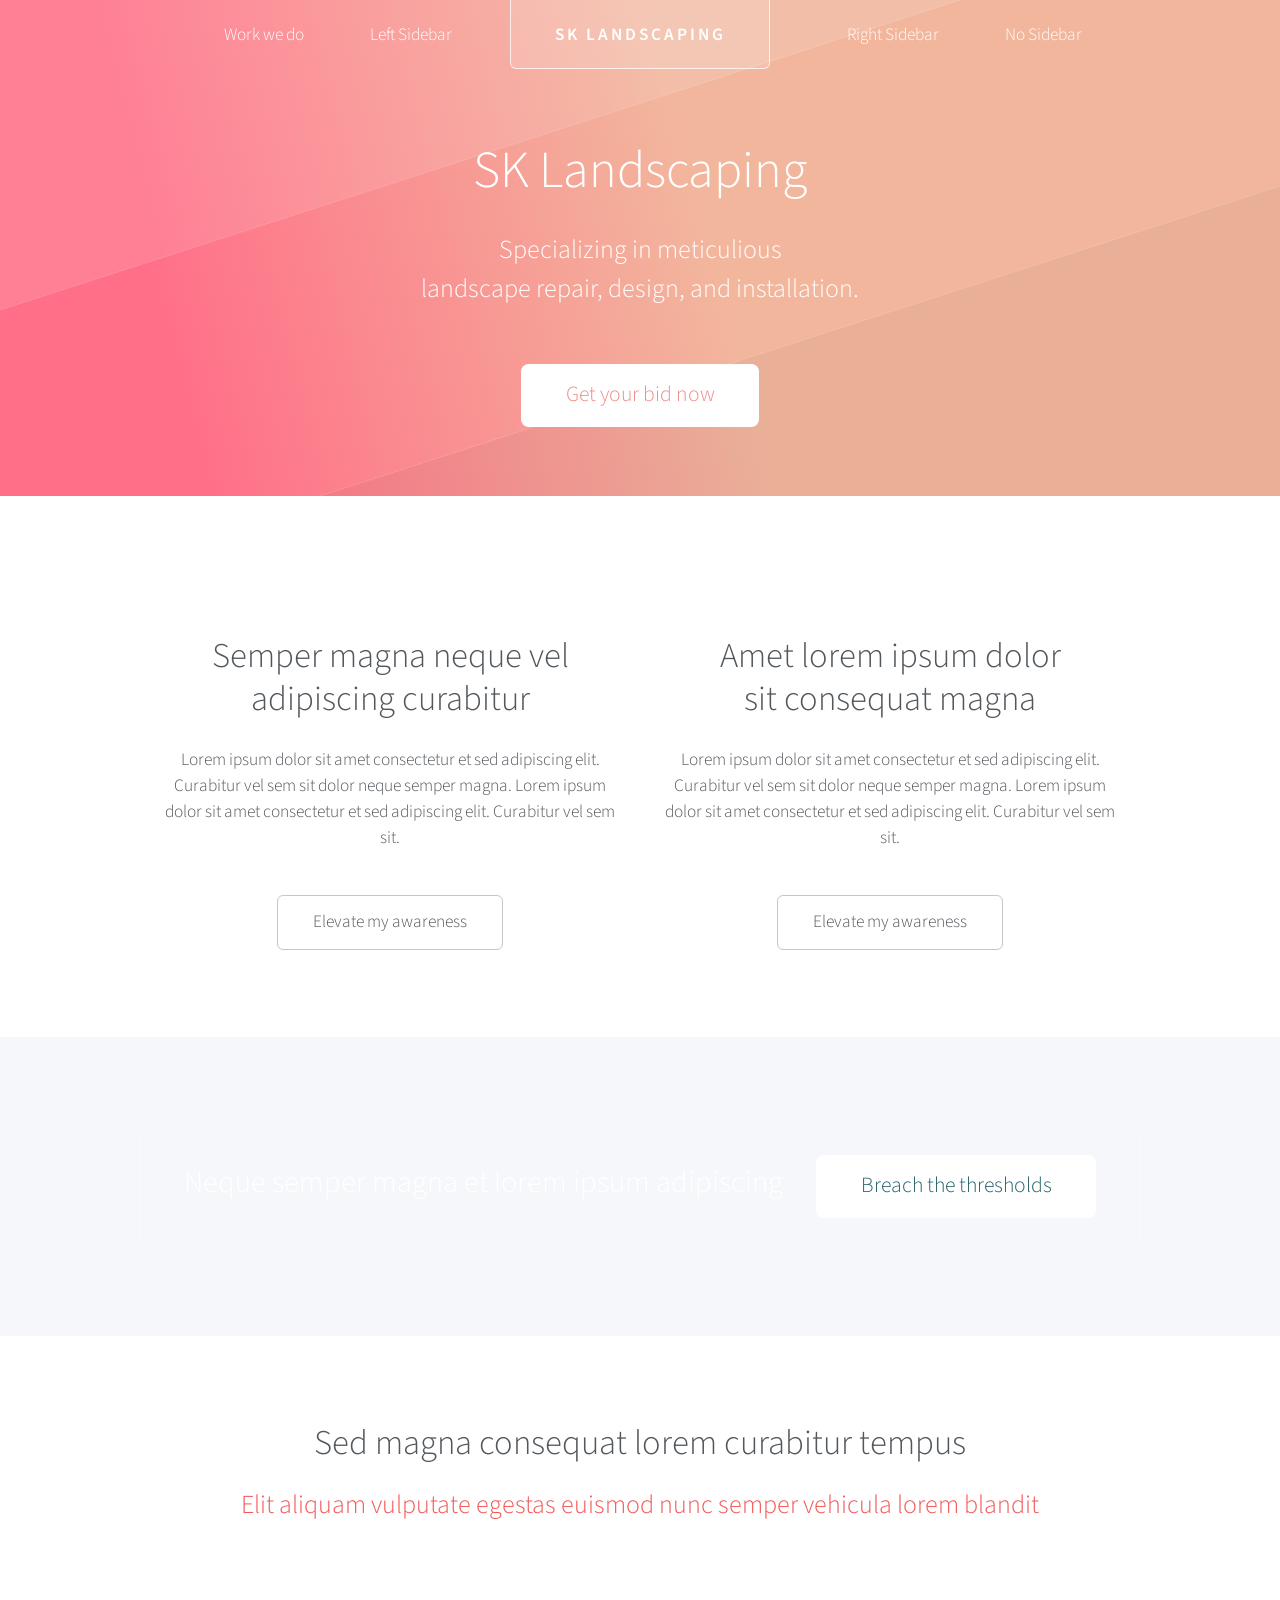
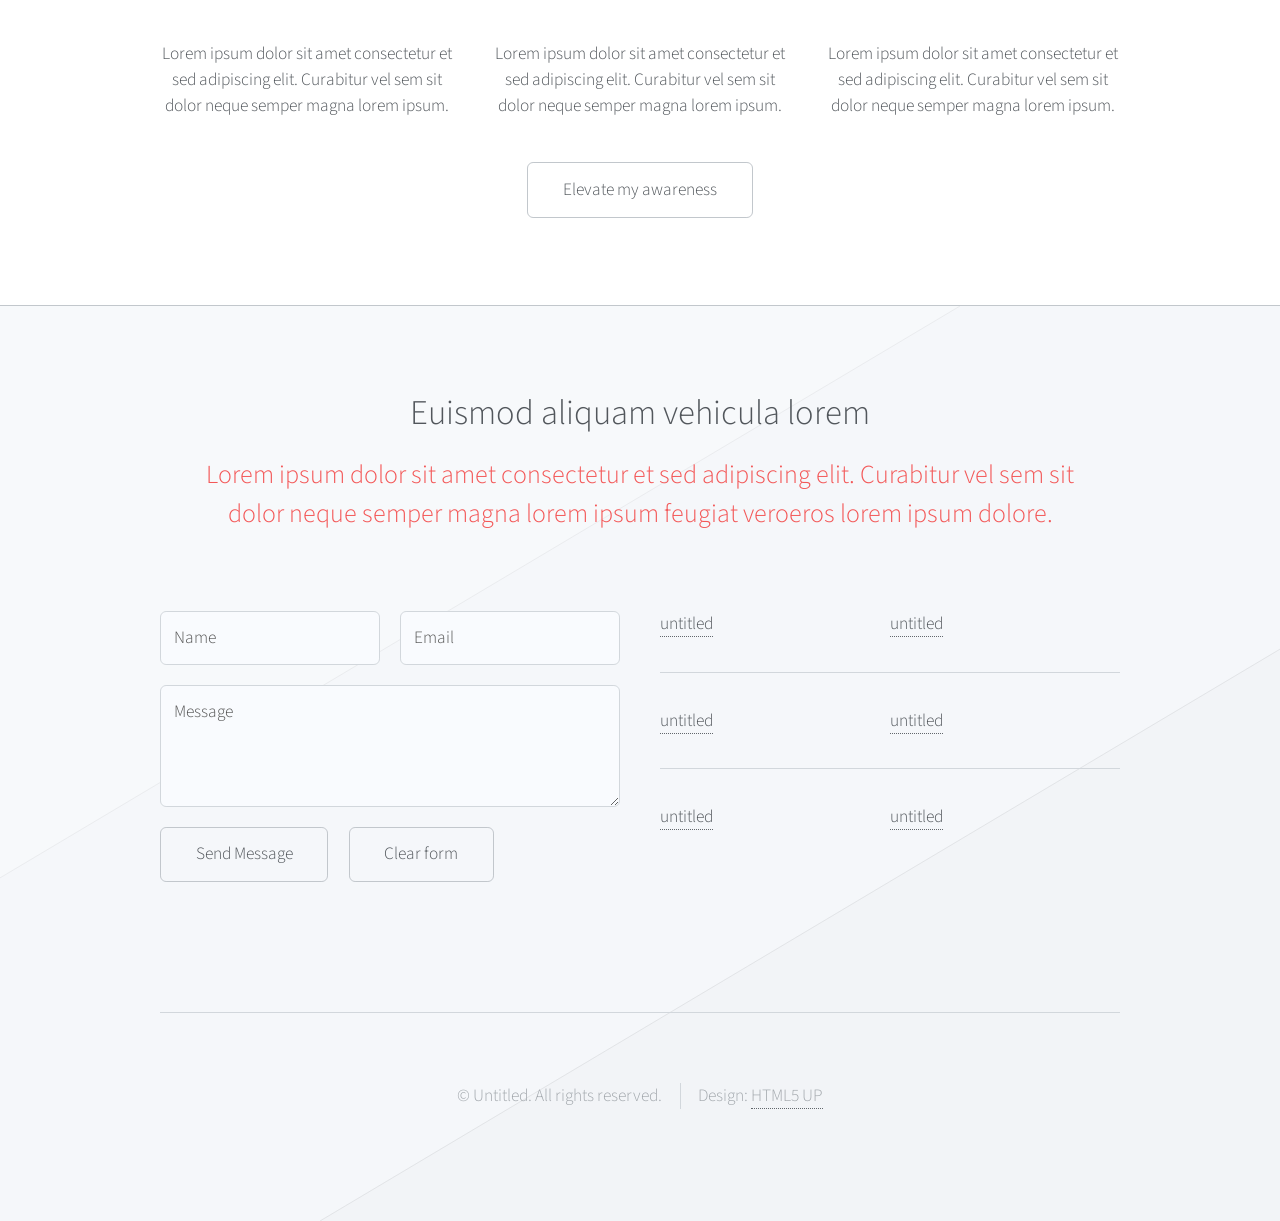
==== index.html @ fc3d5b1f "Fixed spacing" ====
<!DOCTYPE HTML>
<!--
	Telephasic by HTML5 UP
	html5up.net | @ajlkn
	Free for personal and commercial use under the CCA 3.0 license (html5up.net/license)
-->
<html>
	<head>
		<title>Telephasic by HTML5 UP</title>
		<meta charset="utf-8" />
		<meta name="viewport" content="width=device-width, initial-scale=1, user-scalable=no" />
		<link rel="stylesheet" href="assets/css/main.css" />
	</head>
	<body class="homepage is-preload">
		<div id="page-wrapper">

			<!-- Header -->
				<div id="header-wrapper">
					<div id="header" class="container">

						<!-- Logo -->
							<h1 id="logo"><a href="index.html">SK Landscaping</a></h1>

						<!-- Nav -->
							<nav id="nav">
								<ul>
									<li>
										<a href="#">Work we do</a>
										<ul>
											<li><a href="#">Tree pruning</a></li>
											<li><a href="#">Sprinkler repair</a></li>
											<li><a href="#">Weed control</a></li>
											<li>
												<a href="#">Landscape design</a>
												<ul>
													<li><a href="#">Japanese gardens</a></li>
													<li><a href="#">Terrain grading</a></li>
													<li><a href="#">Walkways</a></li>
													<li><a href="#">Pond installation</a></li>
												</ul>
											</li>
											<li><a href="#">Veroeros feugiat</a></li>
										</ul>
									</li>
									<li><a href="left-sidebar.html">Left Sidebar</a></li>
									<li class="break"><a href="right-sidebar.html">Right Sidebar</a></li>
									<li><a href="no-sidebar.html">No Sidebar</a></li>
								</ul>
							</nav>

					</div>

					<!-- Hero -->
						<section id="hero" class="container">
							<header>
								<h2>SK Landscaping </h2>
							</header>
							<p>Specializing in meticulious 
							<br />
							landscape repair, design, and installation.</p>
							<ul class="actions">
								<li><a href="#" class="button">Get your bid now</a></li>
							</ul>
						</section>

				</div>

			<!-- Features 1 -->
				<div class="wrapper">
					<div class="container">
						<div class="row">
							<section class="col-6 col-12-narrower feature">
								<div class="image-wrapper first">
									<a href="#" class="image featured first"><img src="images/pic01.jpg" alt="" /></a>
								</div>
								<header>
									<h2>Semper magna neque vel<br />
									adipiscing curabitur</h2>
								</header>
								<p>Lorem ipsum dolor sit amet consectetur et sed adipiscing elit. Curabitur vel
								sem sit dolor neque semper magna. Lorem ipsum dolor sit amet consectetur et sed
								adipiscing elit. Curabitur vel sem sit.</p>
								<ul class="actions">
									<li><a href="#" class="button">Elevate my awareness</a></li>
								</ul>
							</section>
							<section class="col-6 col-12-narrower feature">
								<div class="image-wrapper">
									<a href="#" class="image featured"><img src="images/pic02.jpg" alt="" /></a>
								</div>
								<header>
									<h2>Amet lorem ipsum dolor<br />
									sit consequat magna</h2>
								</header>
								<p>Lorem ipsum dolor sit amet consectetur et sed adipiscing elit. Curabitur vel
								sem sit dolor neque semper magna. Lorem ipsum dolor sit amet consectetur et sed
								adipiscing elit. Curabitur vel sem sit.</p>
								<ul class="actions">
									<li><a href="#" class="button">Elevate my awareness</a></li>
								</ul>
							</section>
						</div>
					</div>
				</div>

			<!-- Promo -->
				<div id="promo-wrapper">
					<section id="promo">
						<h2>Neque semper magna et lorem ipsum adipiscing</h2>
						<a href="#" class="button">Breach the thresholds</a>
					</section>
				</div>

			<!-- Features 2 -->
				<div class="wrapper">
					<section class="container">
						<header class="major">
							<h2>Sed magna consequat lorem curabitur tempus</h2>
							<p>Elit aliquam vulputate egestas euismod nunc semper vehicula lorem blandit</p>
						</header>
						<div class="row features">
							<section class="col-4 col-12-narrower feature">
								<div class="image-wrapper first">
									<a href="#" class="image featured"><img src="images/pic03.jpg" alt="" /></a>
								</div>
								<p>Lorem ipsum dolor sit amet consectetur et sed adipiscing elit. Curabitur
								vel sem sit dolor neque semper magna lorem ipsum.</p>
							</section>
							<section class="col-4 col-12-narrower feature">
								<div class="image-wrapper">
									<a href="#" class="image featured"><img src="images/pic04.jpg" alt="" /></a>
								</div>
								<p>Lorem ipsum dolor sit amet consectetur et sed adipiscing elit. Curabitur
								vel sem sit dolor neque semper magna lorem ipsum.</p>
							</section>
							<section class="col-4 col-12-narrower feature">
								<div class="image-wrapper">
									<a href="#" class="image featured"><img src="images/pic05.jpg" alt="" /></a>
								</div>
								<p>Lorem ipsum dolor sit amet consectetur et sed adipiscing elit. Curabitur
								vel sem sit dolor neque semper magna lorem ipsum.</p>
							</section>
						</div>
						<ul class="actions major">
							<li><a href="#" class="button">Elevate my awareness</a></li>
						</ul>
					</section>
				</div>

			<!-- Footer -->
				<div id="footer-wrapper">
					<div id="footer" class="container">
						<header class="major">
							<h2>Euismod aliquam vehicula lorem</h2>
							<p>Lorem ipsum dolor sit amet consectetur et sed adipiscing elit. Curabitur vel sem sit<br />
							dolor neque semper magna lorem ipsum feugiat veroeros lorem ipsum dolore.</p>
						</header>
						<div class="row">
							<section class="col-6 col-12-narrower">
								<form method="post" action="#">
									<div class="row gtr-50">
										<div class="col-6 col-12-mobile">
											<input name="name" placeholder="Name" type="text" />
										</div>
										<div class="col-6 col-12-mobile">
											<input name="email" placeholder="Email" type="text" />
										</div>
										<div class="col-12">
											<textarea name="message" placeholder="Message"></textarea>
										</div>
										<div class="col-12">
											<ul class="actions">
												<li><input type="submit" value="Send Message" /></li>
												<li><input type="reset" value="Clear form" /></li>
											</ul>
										</div>
									</div>
								</form>
							</section>
							<section class="col-6 col-12-narrower">
								<div class="row gtr-0">
									<ul class="divided icons col-6 col-12-mobile">
										<li class="icon fa-twitter"><a href="#"><span class="extra">twitter.com/</span>untitled</a></li>
										<li class="icon fa-facebook"><a href="#"><span class="extra">facebook.com/</span>untitled</a></li>
										<li class="icon fa-dribbble"><a href="#"><span class="extra">dribbble.com/</span>untitled</a></li>
									</ul>
									<ul class="divided icons col-6 col-12-mobile">
										<li class="icon fa-instagram"><a href="#"><span class="extra">instagram.com/</span>untitled</a></li>
										<li class="icon fa-youtube"><a href="#"><span class="extra">youtube.com/</span>untitled</a></li>
										<li class="icon fa-pinterest"><a href="#"><span class="extra">pinterest.com/</span>untitled</a></li>
									</ul>
								</div>
							</section>
						</div>
					</div>
					<div id="copyright" class="container">
						<ul class="menu">
							<li>&copy; Untitled. All rights reserved.</li><li>Design: <a href="http://html5up.net">HTML5 UP</a></li>
						</ul>
					</div>
				</div>

		</div>

		<!-- Scripts -->
			<script src="assets/js/jquery.min.js"></script>
			<script src="assets/js/jquery.dropotron.min.js"></script>
			<script src="assets/js/browser.min.js"></script>
			<script src="assets/js/breakpoints.min.js"></script>
			<script src="assets/js/util.js"></script>
			<script src="assets/js/main.js"></script>

	</body>
</html>
---- assets/css/main.css ----
@import url("font-awesome.min.css");
@import url("https://fonts.googleapis.com/css?family=Source+Sans+Pro:300,300italic,400,400italic,600");

/*
	Telephasic by HTML5 UP
	html5up.net | @ajlkn
	Free for personal and commercial use under the CCA 3.0 license (html5up.net/license)
*/

html, body, div, span, applet, object,
iframe, h1, h2, h3, h4, h5, h6, p, blockquote,
pre, a, abbr, acronym, address, big, cite,
code, del, dfn, em, img, ins, kbd, q, s, samp,
small, strike, strong, sub, sup, tt, var, b,
u, i, center, dl, dt, dd, ol, ul, li, fieldset,
form, label, legend, table, caption, tbody,
tfoot, thead, tr, th, td, article, aside,
canvas, details, embed, figure, figcaption,
footer, header, hgroup, menu, nav, output, ruby,
section, summary, time, mark, audio, video {
	margin: 0;
	padding: 0;
	border: 0;
	font-size: 100%;
	font: inherit;
	vertical-align: baseline;}

article, aside, details, figcaption, figure,
footer, header, hgroup, menu, nav, section {
	display: block;}

body {
	line-height: 1;
}

ol, ul {
	list-style: none;
}

blockquote, q {
	quotes: none;
}

	blockquote:before, blockquote:after, q:before, q:after {
		content: '';
		content: none;
	}

table {
	border-collapse: collapse;
	border-spacing: 0;
}

body {
	-webkit-text-size-adjust: none;
}

mark {
	background-color: transparent;
	color: inherit;
}

input::-moz-focus-inner {
	border: 0;
	padding: 0;
}

input, select, textarea {
	-moz-appearance: none;
	-webkit-appearance: none;
	-ms-appearance: none;
	appearance: none;
}

/* Basic */

	@-ms-viewport {
		width: device-width;
	}

	html {
		box-sizing: border-box;
	}

	*, *:before, *:after {
		box-sizing: inherit;
	}

	body {
		background: #f5f7fa;
		font-family: 'Source Sans Pro', sans-serif;
		font-weight: 300;
		color: #52575c;
		line-height: 1.75em;
		font-size: 14pt;
	}

		body.is-preload *, body.is-preload *:before, body.is-preload *:after {
			-moz-animation: none !important;
			-webkit-animation: none !important;
			-ms-animation: none !important;
			animation: none !important;
			-moz-transition: none !important;
			-webkit-transition: none !important;
			-ms-transition: none !important;
			transition: none !important;
		}

	input, textarea, select {
		font-family: 'Source Sans Pro', sans-serif;
		font-weight: 300;
		color: #52575c;
		line-height: 1.75em;
		font-size: 15pt;
	}

	h1, h2, h3, h4, h5, h6 {
		font-weight: 300;
		color: #52575c;
	}

	h1 a, h2 a, h3 a, h4 a, h5 a, h6 a {
		color: inherit;
		text-decoration: none;
	}

	h2 {
		font-size: 2em;
		line-height: 1.25em;
	}

	h3 {
		font-size: 1.5em;
		line-height: 1.5em;
	}

	a {
		-moz-transition: color 0.25s ease-in-out, border-color 0.25s ease-in-out, background-color 0.25s ease-in-out;
		-webkit-transition: color 0.25s ease-in-out, border-color 0.25s ease-in-out, background-color 0.25s ease-in-out;
		-ms-transition: color 0.25s ease-in-out, border-color 0.25s ease-in-out, background-color 0.25s ease-in-out;
		transition: color 0.25s ease-in-out, border-color 0.25s ease-in-out, background-color 0.25s ease-in-out;
		color: inherit;
		text-decoration: none;
		border-bottom: dotted 1px #62676c;
	}

		a:hover {
			color: #f35858;
			border-bottom-color: rgba(255, 255, 255, 0);
		}

	strong, b {
		font-weight: 400;
		color: #42474c;
	}

	em, i {
		font-style: italic;
	}

	sub {
		position: relative;
		top: 0.5em;
		font-size: 0.8em;
	}

	sup {
		position: relative;
		top: -0.5em;
		font-size: 0.8em;
	}

	hr {
		border: 0;
		border-top: solid 1px #c2c7cc;
	}

	blockquote {
		border-left: solid 0.5em #c2c7cc;
		padding: 1em 0 1em 2em;
		font-style: italic;
	}

	p, ul, ol, dl, table {
		margin-bottom: 1.5em;
	}

	br.clear {
		clear: both;
	}

	.features {
		margin-bottom: 1.5em;
	}

	.feature {
		text-align: center;
	}

/* Sections/Article */

	section, article {
		margin-bottom: 3em;
	}

	section > :last-child,
	article > :last-child,
	section:last-child,
	article:last-child {
		margin-bottom: 0;
	}

	.row > section, .row > article {
		margin-bottom: 0;
	}

	header {
		margin-bottom: 1.5em;
	}

		header > p {
			display: block;
			color: #f35858;
			padding: 0.75em 0 1em 0;
			font-size: 1.5em;
			line-height: 1.5em;
		}

		header.major {
			text-align: center;
		}

/* Container */

	.container {
		margin: 0 auto;
		max-width: 100%;
		width: 1200px;
	}

		@media screen and (max-width: 1280px) {

			.container {
				width: 960px;
			}

		}

		@media screen and (max-width: 1080px) {

			.container {
				width: 100%;
			}

		}

		@media screen and (max-width: 820px) {

			.container {
				width: 100%;
			}

		}

		@media screen and (max-width: 736px) {

			.container {
				width: 100%;
			}

		}

		@media screen and (max-width: 480px) {

			.container {
				width: 100%;
			}

		}

/* Row */

	.row {
		display: flex;
		flex-wrap: wrap;
		box-sizing: border-box;
		align-items: stretch;
	}

		.row > * {
			box-sizing: border-box;
		}

		.row.gtr-uniform > * > :last-child {
			margin-bottom: 0;
		}

		.row.aln-left {
			justify-content: flex-start;
		}

		.row.aln-center {
			justify-content: center;
		}

		.row.aln-right {
			justify-content: flex-end;
		}

		.row.aln-top {
			align-items: flex-start;
		}

		.row.aln-middle {
			align-items: center;
		}

		.row.aln-bottom {
			align-items: flex-end;
		}

		.row > .imp {
			order: -1;
		}

		.row > .col-1 {
			width: 8.3333333333%;
		}

		.row > .off-1 {
			margin-left: 8.3333333333%;
		}

		.row > .col-2 {
			width: 16.6666666667%;
		}

		.row > .off-2 {
			margin-left: 16.6666666667%;
		}

		.row > .col-3 {
			width: 25%;
		}

		.row > .off-3 {
			margin-left: 25%;
		}

		.row > .col-4 {
			width: 33.3333333333%;
		}

		.row > .off-4 {
			margin-left: 33.3333333333%;
		}

		.row > .col-5 {
			width: 41.6666666667%;
		}

		.row > .off-5 {
			margin-left: 41.6666666667%;
		}

		.row > .col-6 {
			width: 50%;
		}

		.row > .off-6 {
			margin-left: 50%;
		}

		.row > .col-7 {
			width: 58.3333333333%;
		}

		.row > .off-7 {
			margin-left: 58.3333333333%;
		}

		.row > .col-8 {
			width: 66.6666666667%;
		}

		.row > .off-8 {
			margin-left: 66.6666666667%;
		}

		.row > .col-9 {
			width: 75%;
		}

		.row > .off-9 {
			margin-left: 75%;
		}

		.row > .col-10 {
			width: 83.3333333333%;
		}

		.row > .off-10 {
			margin-left: 83.3333333333%;
		}

		.row > .col-11 {
			width: 91.6666666667%;
		}

		.row > .off-11 {
			margin-left: 91.6666666667%;
		}

		.row > .col-12 {
			width: 100%;
		}

		.row > .off-12 {
			margin-left: 100%;
		}

		.row.gtr-0 {
			margin-top: 0px;
			margin-left: 0px;
		}

			.row.gtr-0 > * {
				padding: 0px 0 0 0px;
			}

			.row.gtr-0.gtr-uniform {
				margin-top: 0px;
			}

				.row.gtr-0.gtr-uniform > * {
					padding-top: 0px;
				}

		.row.gtr-25 {
			margin-top: -12.5px;
			margin-left: -12.5px;
		}

			.row.gtr-25 > * {
				padding: 12.5px 0 0 12.5px;
			}

			.row.gtr-25.gtr-uniform {
				margin-top: -12.5px;
			}

				.row.gtr-25.gtr-uniform > * {
					padding-top: 12.5px;
				}

		.row.gtr-50 {
			margin-top: -25px;
			margin-left: -25px;
		}

			.row.gtr-50 > * {
				padding: 25px 0 0 25px;
			}

			.row.gtr-50.gtr-uniform {
				margin-top: -25px;
			}

				.row.gtr-50.gtr-uniform > * {
					padding-top: 25px;
				}

		.row {
			margin-top: -50px;
			margin-left: -50px;
		}

			.row > * {
				padding: 50px 0 0 50px;
			}

			.row.gtr-uniform {
				margin-top: -50px;
			}

				.row.gtr-uniform > * {
					padding-top: 50px;
				}

		.row.gtr-150 {
			margin-top: -75px;
			margin-left: -75px;
		}

			.row.gtr-150 > * {
				padding: 75px 0 0 75px;
			}

			.row.gtr-150.gtr-uniform {
				margin-top: -75px;
			}

				.row.gtr-150.gtr-uniform > * {
					padding-top: 75px;
				}

		.row.gtr-200 {
			margin-top: -100px;
			margin-left: -100px;
		}

			.row.gtr-200 > * {
				padding: 100px 0 0 100px;
			}

			.row.gtr-200.gtr-uniform {
				margin-top: -100px;
			}

				.row.gtr-200.gtr-uniform > * {
					padding-top: 100px;
				}

		@media screen and (max-width: 1280px) {

			.row {
				display: flex;
				flex-wrap: wrap;
				box-sizing: border-box;
				align-items: stretch;
			}

				.row > * {
					box-sizing: border-box;
				}

				.row.gtr-uniform > * > :last-child {
					margin-bottom: 0;
				}

				.row.aln-left {
					justify-content: flex-start;
				}

				.row.aln-center {
					justify-content: center;
				}

				.row.aln-right {
					justify-content: flex-end;
				}

				.row.aln-top {
					align-items: flex-start;
				}

				.row.aln-middle {
					align-items: center;
				}

				.row.aln-bottom {
					align-items: flex-end;
				}

				.row > .imp-normal {
					order: -1;
				}

				.row > .col-1-normal {
					width: 8.3333333333%;
				}

				.row > .off-1-normal {
					margin-left: 8.3333333333%;
				}

				.row > .col-2-normal {
					width: 16.6666666667%;
				}

				.row > .off-2-normal {
					margin-left: 16.6666666667%;
				}

				.row > .col-3-normal {
					width: 25%;
				}

				.row > .off-3-normal {
					margin-left: 25%;
				}

				.row > .col-4-normal {
					width: 33.3333333333%;
				}

				.row > .off-4-normal {
					margin-left: 33.3333333333%;
				}

				.row > .col-5-normal {
					width: 41.6666666667%;
				}

				.row > .off-5-normal {
					margin-left: 41.6666666667%;
				}

				.row > .col-6-normal {
					width: 50%;
				}

				.row > .off-6-normal {
					margin-left: 50%;
				}

				.row > .col-7-normal {
					width: 58.3333333333%;
				}

				.row > .off-7-normal {
					margin-left: 58.3333333333%;
				}

				.row > .col-8-normal {
					width: 66.6666666667%;
				}

				.row > .off-8-normal {
					margin-left: 66.6666666667%;
				}

				.row > .col-9-normal {
					width: 75%;
				}

				.row > .off-9-normal {
					margin-left: 75%;
				}

				.row > .col-10-normal {
					width: 83.3333333333%;
				}

				.row > .off-10-normal {
					margin-left: 83.3333333333%;
				}

				.row > .col-11-normal {
					width: 91.6666666667%;
				}

				.row > .off-11-normal {
					margin-left: 91.6666666667%;
				}

				.row > .col-12-normal {
					width: 100%;
				}

				.row > .off-12-normal {
					margin-left: 100%;
				}

				.row.gtr-0 {
					margin-top: 0px;
					margin-left: 0px;
				}

					.row.gtr-0 > * {
						padding: 0px 0 0 0px;
					}

					.row.gtr-0.gtr-uniform {
						margin-top: 0px;
					}

						.row.gtr-0.gtr-uniform > * {
							padding-top: 0px;
						}

				.row.gtr-25 {
					margin-top: -10px;
					margin-left: -10px;
				}

					.row.gtr-25 > * {
						padding: 10px 0 0 10px;
					}

					.row.gtr-25.gtr-uniform {
						margin-top: -10px;
					}

						.row.gtr-25.gtr-uniform > * {
							padding-top: 10px;
						}

				.row.gtr-50 {
					margin-top: -20px;
					margin-left: -20px;
				}

					.row.gtr-50 > * {
						padding: 20px 0 0 20px;
					}

					.row.gtr-50.gtr-uniform {
						margin-top: -20px;
					}

						.row.gtr-50.gtr-uniform > * {
							padding-top: 20px;
						}

				.row {
					margin-top: -40px;
					margin-left: -40px;
				}

					.row > * {
						padding: 40px 0 0 40px;
					}

					.row.gtr-uniform {
						margin-top: -40px;
					}

						.row.gtr-uniform > * {
							padding-top: 40px;
						}

				.row.gtr-150 {
					margin-top: -60px;
					margin-left: -60px;
				}

					.row.gtr-150 > * {
						padding: 60px 0 0 60px;
					}

					.row.gtr-150.gtr-uniform {
						margin-top: -60px;
					}

						.row.gtr-150.gtr-uniform > * {
							padding-top: 60px;
						}

				.row.gtr-200 {
					margin-top: -80px;
					margin-left: -80px;
				}

					.row.gtr-200 > * {
						padding: 80px 0 0 80px;
					}

					.row.gtr-200.gtr-uniform {
						margin-top: -80px;
					}

						.row.gtr-200.gtr-uniform > * {
							padding-top: 80px;
						}

		}

		@media screen and (max-width: 1080px) {

			.row {
				display: flex;
				flex-wrap: wrap;
				box-sizing: border-box;
				align-items: stretch;
			}

				.row > * {
					box-sizing: border-box;
				}

				.row.gtr-uniform > * > :last-child {
					margin-bottom: 0;
				}

				.row.aln-left {
					justify-content: flex-start;
				}

				.row.aln-center {
					justify-content: center;
				}

				.row.aln-right {
					justify-content: flex-end;
				}

				.row.aln-top {
					align-items: flex-start;
				}

				.row.aln-middle {
					align-items: center;
				}

				.row.aln-bottom {
					align-items: flex-end;
				}

				.row > .imp-narrow {
					order: -1;
				}

				.row > .col-1-narrow {
					width: 8.3333333333%;
				}

				.row > .off-1-narrow {
					margin-left: 8.3333333333%;
				}

				.row > .col-2-narrow {
					width: 16.6666666667%;
				}

				.row > .off-2-narrow {
					margin-left: 16.6666666667%;
				}

				.row > .col-3-narrow {
					width: 25%;
				}

				.row > .off-3-narrow {
					margin-left: 25%;
				}

				.row > .col-4-narrow {
					width: 33.3333333333%;
				}

				.row > .off-4-narrow {
					margin-left: 33.3333333333%;
				}

				.row > .col-5-narrow {
					width: 41.6666666667%;
				}

				.row > .off-5-narrow {
					margin-left: 41.6666666667%;
				}

				.row > .col-6-narrow {
					width: 50%;
				}

				.row > .off-6-narrow {
					margin-left: 50%;
				}

				.row > .col-7-narrow {
					width: 58.3333333333%;
				}

				.row > .off-7-narrow {
					margin-left: 58.3333333333%;
				}

				.row > .col-8-narrow {
					width: 66.6666666667%;
				}

				.row > .off-8-narrow {
					margin-left: 66.6666666667%;
				}

				.row > .col-9-narrow {
					width: 75%;
				}

				.row > .off-9-narrow {
					margin-left: 75%;
				}

				.row > .col-10-narrow {
					width: 83.3333333333%;
				}

				.row > .off-10-narrow {
					margin-left: 83.3333333333%;
				}

				.row > .col-11-narrow {
					width: 91.6666666667%;
				}

				.row > .off-11-narrow {
					margin-left: 91.6666666667%;
				}

				.row > .col-12-narrow {
					width: 100%;
				}

				.row > .off-12-narrow {
					margin-left: 100%;
				}

				.row.gtr-0 {
					margin-top: 0px;
					margin-left: 0px;
				}

					.row.gtr-0 > * {
						padding: 0px 0 0 0px;
					}

					.row.gtr-0.gtr-uniform {
						margin-top: 0px;
					}

						.row.gtr-0.gtr-uniform > * {
							padding-top: 0px;
						}

				.row.gtr-25 {
					margin-top: -10px;
					margin-left: -10px;
				}

					.row.gtr-25 > * {
						padding: 10px 0 0 10px;
					}

					.row.gtr-25.gtr-uniform {
						margin-top: -10px;
					}

						.row.gtr-25.gtr-uniform > * {
							padding-top: 10px;
						}

				.row.gtr-50 {
					margin-top: -20px;
					margin-left: -20px;
				}

					.row.gtr-50 > * {
						padding: 20px 0 0 20px;
					}

					.row.gtr-50.gtr-uniform {
						margin-top: -20px;
					}

						.row.gtr-50.gtr-uniform > * {
							padding-top: 20px;
						}

				.row {
					margin-top: -40px;
					margin-left: -40px;
				}

					.row > * {
						padding: 40px 0 0 40px;
					}

					.row.gtr-uniform {
						margin-top: -40px;
					}

						.row.gtr-uniform > * {
							padding-top: 40px;
						}

				.row.gtr-150 {
					margin-top: -60px;
					margin-left: -60px;
				}

					.row.gtr-150 > * {
						padding: 60px 0 0 60px;
					}

					.row.gtr-150.gtr-uniform {
						margin-top: -60px;
					}

						.row.gtr-150.gtr-uniform > * {
							padding-top: 60px;
						}

				.row.gtr-200 {
					margin-top: -80px;
					margin-left: -80px;
				}

					.row.gtr-200 > * {
						padding: 80px 0 0 80px;
					}

					.row.gtr-200.gtr-uniform {
						margin-top: -80px;
					}

						.row.gtr-200.gtr-uniform > * {
							padding-top: 80px;
						}

		}

		@media screen and (max-width: 820px) {

			.row {
				display: flex;
				flex-wrap: wrap;
				box-sizing: border-box;
				align-items: stretch;
			}

				.row > * {
					box-sizing: border-box;
				}

				.row.gtr-uniform > * > :last-child {
					margin-bottom: 0;
				}

				.row.aln-left {
					justify-content: flex-start;
				}

				.row.aln-center {
					justify-content: center;
				}

				.row.aln-right {
					justify-content: flex-end;
				}

				.row.aln-top {
					align-items: flex-start;
				}

				.row.aln-middle {
					align-items: center;
				}

				.row.aln-bottom {
					align-items: flex-end;
				}

				.row > .imp-narrower {
					order: -1;
				}

				.row > .col-1-narrower {
					width: 8.3333333333%;
				}

				.row > .off-1-narrower {
					margin-left: 8.3333333333%;
				}

				.row > .col-2-narrower {
					width: 16.6666666667%;
				}

				.row > .off-2-narrower {
					margin-left: 16.6666666667%;
				}

				.row > .col-3-narrower {
					width: 25%;
				}

				.row > .off-3-narrower {
					margin-left: 25%;
				}

				.row > .col-4-narrower {
					width: 33.3333333333%;
				}

				.row > .off-4-narrower {
					margin-left: 33.3333333333%;
				}

				.row > .col-5-narrower {
					width: 41.6666666667%;
				}

				.row > .off-5-narrower {
					margin-left: 41.6666666667%;
				}

				.row > .col-6-narrower {
					width: 50%;
				}

				.row > .off-6-narrower {
					margin-left: 50%;
				}

				.row > .col-7-narrower {
					width: 58.3333333333%;
				}

				.row > .off-7-narrower {
					margin-left: 58.3333333333%;
				}

				.row > .col-8-narrower {
					width: 66.6666666667%;
				}

				.row > .off-8-narrower {
					margin-left: 66.6666666667%;
				}

				.row > .col-9-narrower {
					width: 75%;
				}

				.row > .off-9-narrower {
					margin-left: 75%;
				}

				.row > .col-10-narrower {
					width: 83.3333333333%;
				}

				.row > .off-10-narrower {
					margin-left: 83.3333333333%;
				}

				.row > .col-11-narrower {
					width: 91.6666666667%;
				}

				.row > .off-11-narrower {
					margin-left: 91.6666666667%;
				}

				.row > .col-12-narrower {
					width: 100%;
				}

				.row > .off-12-narrower {
					margin-left: 100%;
				}

				.row.gtr-0 {
					margin-top: 0px;
					margin-left: 0px;
				}

					.row.gtr-0 > * {
						padding: 0px 0 0 0px;
					}

					.row.gtr-0.gtr-uniform {
						margin-top: 0px;
					}

						.row.gtr-0.gtr-uniform > * {
							padding-top: 0px;
						}

				.row.gtr-25 {
					margin-top: -7.5px;
					margin-left: -7.5px;
				}

					.row.gtr-25 > * {
						padding: 7.5px 0 0 7.5px;
					}

					.row.gtr-25.gtr-uniform {
						margin-top: -7.5px;
					}

						.row.gtr-25.gtr-uniform > * {
							padding-top: 7.5px;
						}

				.row.gtr-50 {
					margin-top: -15px;
					margin-left: -15px;
				}

					.row.gtr-50 > * {
						padding: 15px 0 0 15px;
					}

					.row.gtr-50.gtr-uniform {
						margin-top: -15px;
					}

						.row.gtr-50.gtr-uniform > * {
							padding-top: 15px;
						}

				.row {
					margin-top: -30px;
					margin-left: -30px;
				}

					.row > * {
						padding: 30px 0 0 30px;
					}

					.row.gtr-uniform {
						margin-top: -30px;
					}

						.row.gtr-uniform > * {
							padding-top: 30px;
						}

				.row.gtr-150 {
					margin-top: -45px;
					margin-left: -45px;
				}

					.row.gtr-150 > * {
						padding: 45px 0 0 45px;
					}

					.row.gtr-150.gtr-uniform {
						margin-top: -45px;
					}

						.row.gtr-150.gtr-uniform > * {
							padding-top: 45px;
						}

				.row.gtr-200 {
					margin-top: -60px;
					margin-left: -60px;
				}

					.row.gtr-200 > * {
						padding: 60px 0 0 60px;
					}

					.row.gtr-200.gtr-uniform {
						margin-top: -60px;
					}

						.row.gtr-200.gtr-uniform > * {
							padding-top: 60px;
						}

		}

		@media screen and (max-width: 736px) {

			.row {
				display: flex;
				flex-wrap: wrap;
				box-sizing: border-box;
				align-items: stretch;
			}

				.row > * {
					box-sizing: border-box;
				}

				.row.gtr-uniform > * > :last-child {
					margin-bottom: 0;
				}

				.row.aln-left {
					justify-content: flex-start;
				}

				.row.aln-center {
					justify-content: center;
				}

				.row.aln-right {
					justify-content: flex-end;
				}

				.row.aln-top {
					align-items: flex-start;
				}

				.row.aln-middle {
					align-items: center;
				}

				.row.aln-bottom {
					align-items: flex-end;
				}

				.row > .imp-mobile {
					order: -1;
				}

				.row > .col-1-mobile {
					width: 8.3333333333%;
				}

				.row > .off-1-mobile {
					margin-left: 8.3333333333%;
				}

				.row > .col-2-mobile {
					width: 16.6666666667%;
				}

				.row > .off-2-mobile {
					margin-left: 16.6666666667%;
				}

				.row > .col-3-mobile {
					width: 25%;
				}

				.row > .off-3-mobile {
					margin-left: 25%;
				}

				.row > .col-4-mobile {
					width: 33.3333333333%;
				}

				.row > .off-4-mobile {
					margin-left: 33.3333333333%;
				}

				.row > .col-5-mobile {
					width: 41.6666666667%;
				}

				.row > .off-5-mobile {
					margin-left: 41.6666666667%;
				}

				.row > .col-6-mobile {
					width: 50%;
				}

				.row > .off-6-mobile {
					margin-left: 50%;
				}

				.row > .col-7-mobile {
					width: 58.3333333333%;
				}

				.row > .off-7-mobile {
					margin-left: 58.3333333333%;
				}

				.row > .col-8-mobile {
					width: 66.6666666667%;
				}

				.row > .off-8-mobile {
					margin-left: 66.6666666667%;
				}

				.row > .col-9-mobile {
					width: 75%;
				}

				.row > .off-9-mobile {
					margin-left: 75%;
				}

				.row > .col-10-mobile {
					width: 83.3333333333%;
				}

				.row > .off-10-mobile {
					margin-left: 83.3333333333%;
				}

				.row > .col-11-mobile {
					width: 91.6666666667%;
				}

				.row > .off-11-mobile {
					margin-left: 91.6666666667%;
				}

				.row > .col-12-mobile {
					width: 100%;
				}

				.row > .off-12-mobile {
					margin-left: 100%;
				}

				.row.gtr-0 {
					margin-top: 0px;
					margin-left: 0px;
				}

					.row.gtr-0 > * {
						padding: 0px 0 0 0px;
					}

					.row.gtr-0.gtr-uniform {
						margin-top: 0px;
					}

						.row.gtr-0.gtr-uniform > * {
							padding-top: 0px;
						}

				.row.gtr-25 {
					margin-top: -5px;
					margin-left: -5px;
				}

					.row.gtr-25 > * {
						padding: 5px 0 0 5px;
					}

					.row.gtr-25.gtr-uniform {
						margin-top: -5px;
					}

						.row.gtr-25.gtr-uniform > * {
							padding-top: 5px;
						}

				.row.gtr-50 {
					margin-top: -10px;
					margin-left: -10px;
				}

					.row.gtr-50 > * {
						padding: 10px 0 0 10px;
					}

					.row.gtr-50.gtr-uniform {
						margin-top: -10px;
					}

						.row.gtr-50.gtr-uniform > * {
							padding-top: 10px;
						}

				.row {
					margin-top: -20px;
					margin-left: -20px;
				}

					.row > * {
						padding: 20px 0 0 20px;
					}

					.row.gtr-uniform {
						margin-top: -20px;
					}

						.row.gtr-uniform > * {
							padding-top: 20px;
						}

				.row.gtr-150 {
					margin-top: -30px;
					margin-left: -30px;
				}

					.row.gtr-150 > * {
						padding: 30px 0 0 30px;
					}

					.row.gtr-150.gtr-uniform {
						margin-top: -30px;
					}

						.row.gtr-150.gtr-uniform > * {
							padding-top: 30px;
						}

				.row.gtr-200 {
					margin-top: -40px;
					margin-left: -40px;
				}

					.row.gtr-200 > * {
						padding: 40px 0 0 40px;
					}

					.row.gtr-200.gtr-uniform {
						margin-top: -40px;
					}

						.row.gtr-200.gtr-uniform > * {
							padding-top: 40px;
						}

		}

		@media screen and (max-width: 480px) {

			.row {
				display: flex;
				flex-wrap: wrap;
				box-sizing: border-box;
				align-items: stretch;
			}

				.row > * {
					box-sizing: border-box;
				}

				.row.gtr-uniform > * > :last-child {
					margin-bottom: 0;
				}

				.row.aln-left {
					justify-content: flex-start;
				}

				.row.aln-center {
					justify-content: center;
				}

				.row.aln-right {
					justify-content: flex-end;
				}

				.row.aln-top {
					align-items: flex-start;
				}

				.row.aln-middle {
					align-items: center;
				}

				.row.aln-bottom {
					align-items: flex-end;
				}

				.row > .imp-mobilep {
					order: -1;
				}

				.row > .col-1-mobilep {
					width: 8.3333333333%;
				}

				.row > .off-1-mobilep {
					margin-left: 8.3333333333%;
				}

				.row > .col-2-mobilep {
					width: 16.6666666667%;
				}

				.row > .off-2-mobilep {
					margin-left: 16.6666666667%;
				}

				.row > .col-3-mobilep {
					width: 25%;
				}

				.row > .off-3-mobilep {
					margin-left: 25%;
				}

				.row > .col-4-mobilep {
					width: 33.3333333333%;
				}

				.row > .off-4-mobilep {
					margin-left: 33.3333333333%;
				}

				.row > .col-5-mobilep {
					width: 41.6666666667%;
				}

				.row > .off-5-mobilep {
					margin-left: 41.6666666667%;
				}

				.row > .col-6-mobilep {
					width: 50%;
				}

				.row > .off-6-mobilep {
					margin-left: 50%;
				}

				.row > .col-7-mobilep {
					width: 58.3333333333%;
				}

				.row > .off-7-mobilep {
					margin-left: 58.3333333333%;
				}

				.row > .col-8-mobilep {
					width: 66.6666666667%;
				}

				.row > .off-8-mobilep {
					margin-left: 66.6666666667%;
				}

				.row > .col-9-mobilep {
					width: 75%;
				}

				.row > .off-9-mobilep {
					margin-left: 75%;
				}

				.row > .col-10-mobilep {
					width: 83.3333333333%;
				}

				.row > .off-10-mobilep {
					margin-left: 83.3333333333%;
				}

				.row > .col-11-mobilep {
					width: 91.6666666667%;
				}

				.row > .off-11-mobilep {
					margin-left: 91.6666666667%;
				}

				.row > .col-12-mobilep {
					width: 100%;
				}

				.row > .off-12-mobilep {
					margin-left: 100%;
				}

				.row.gtr-0 {
					margin-top: 0px;
					margin-left: 0px;
				}

					.row.gtr-0 > * {
						padding: 0px 0 0 0px;
					}

					.row.gtr-0.gtr-uniform {
						margin-top: 0px;
					}

						.row.gtr-0.gtr-uniform > * {
							padding-top: 0px;
						}

				.row.gtr-25 {
					margin-top: -5px;
					margin-left: -5px;
				}

					.row.gtr-25 > * {
						padding: 5px 0 0 5px;
					}

					.row.gtr-25.gtr-uniform {
						margin-top: -5px;
					}

						.row.gtr-25.gtr-uniform > * {
							padding-top: 5px;
						}

				.row.gtr-50 {
					margin-top: -10px;
					margin-left: -10px;
				}

					.row.gtr-50 > * {
						padding: 10px 0 0 10px;
					}

					.row.gtr-50.gtr-uniform {
						margin-top: -10px;
					}

						.row.gtr-50.gtr-uniform > * {
							padding-top: 10px;
						}

				.row {
					margin-top: -20px;
					margin-left: -20px;
				}

					.row > * {
						padding: 20px 0 0 20px;
					}

					.row.gtr-uniform {
						margin-top: -20px;
					}

						.row.gtr-uniform > * {
							padding-top: 20px;
						}

				.row.gtr-150 {
					margin-top: -30px;
					margin-left: -30px;
				}

					.row.gtr-150 > * {
						padding: 30px 0 0 30px;
					}

					.row.gtr-150.gtr-uniform {
						margin-top: -30px;
					}

						.row.gtr-150.gtr-uniform > * {
							padding-top: 30px;
						}

				.row.gtr-200 {
					margin-top: -40px;
					margin-left: -40px;
				}

					.row.gtr-200 > * {
						padding: 40px 0 0 40px;
					}

					.row.gtr-200.gtr-uniform {
						margin-top: -40px;
					}

						.row.gtr-200.gtr-uniform > * {
							padding-top: 40px;
						}

		}

/* Image */

	.image {
		-moz-transition: opacity 0.25s ease-in-out;
		-webkit-transition: opacity 0.25s ease-in-out;
		-ms-transition: opacity 0.25s ease-in-out;
		transition: opacity 0.25s ease-in-out;
		display: inline-block;
		outline: 0;
		border: 0;
	}

		.image img {
			display: block;
			width: 100%;
		}

		.image.fit {
			display: block;
			width: 100%;
		}

		.image.featured {
			display: block;
			width: 100%;
			margin: 0 0 3em 0;
		}

		.image.left {
			float: left;
			margin: 0 2em 2em 0;
		}

		.image.centered {
			display: block;
			margin: 0 0 3em 0;
		}

			.image.centered img {
				margin: 0 auto;
				width: auto;
			}

	a.image:hover {
		opacity: 0.85;
	}

/* List */

	ul {
		list-style: disc;
		padding-left: 1em;
	}

		ul li {
			padding-left: 0.5em;
		}

	ol {
		list-style: decimal;
		padding-left: 1.25em;
	}

		ol li {
			padding-left: 0.25em;
		}

/* Actions */

	ul.actions {
		padding-top: 1em;
		list-style: none;
		padding-left: 0;
	}

		ul.actions.major {
			text-align: center;
		}

		ul.actions li {
			display: inline-block;
			margin-left: 1em;
			padding-left: 0;
		}

			ul.actions li:first-child {
				margin-left: 0;
			}

/* Divided */

	ul.divided {
		list-style: none;
		padding-left: 0;
	}

		ul.divided li {
			border-top: solid 1px #d2d7dc;
			padding-top: 2em;
			margin-top: 2em;
			padding-left: 0;
		}

			ul.divided li:first-child {
				padding-top: 0;
				margin-top: 0;
				border-top: 0;
			}

/* Icons */

	ul.icons {
		list-style: none;
		padding-left: 0;
	}

		ul.icons li {
			padding-left: 0;
		}

			ul.icons li:before {
				display: inline-block;
				color: #fff;
				background: #61666b;
				width: 2em;
				height: 2em;
				border-radius: 0.35em;
				text-align: center;
				line-height: 2em;
				margin-right: 0.75em;
			}

/* Menu */

	ul.menu {
		list-style: none;
		padding-left: 0;
	}

		ul.menu li {
			display: inline-block;
			border-left: solid 1px #d2d7dc;
			padding-left: 1em;
			margin-left: 1em;
		}

			ul.menu li:first-child {
				border-left: 0;
				padding-left: 0;
				margin-left: 0;
			}

/* Form */

	form .actions {
		padding-top: 0;
	}

	form label {
		display: block;
		font-weight: 300;
		color: #52575c;
		margin: 0 0 0.5em 0;
	}

	form input[type="text"],
	form input[type="email"],
	form input[type="password"],
	form select,
	form textarea {
		-moz-transition: background-color 0.25s ease-in-out;
		-webkit-transition: background-color 0.25s ease-in-out;
		-ms-transition: background-color 0.25s ease-in-out;
		transition: background-color 0.25s ease-in-out;
		-webkit-appearance: none;
		display: block;
		background: #f9fbfe;
		border: solid 1px #d2d7dc;
		border-radius: 0.35em;
		width: 100%;
		line-height: 1.5em;
		padding: 0.75em;
	}

		form input[type="text"]:focus,
		form input[type="email"]:focus,
		form input[type="password"]:focus,
		form select:focus,
		form textarea:focus {
			background: #fff;
		}

	form textarea {
		min-height: 7em;
	}

	form ::-webkit-input-placeholder {
		color: #555 !important;
	}

	form :-moz-placeholder {
		color: #555 !important;
	}

	form ::-moz-placeholder {
		color: #555 !important;
	}

	form :-ms-input-placeholder {
		color: #555 !important;
	}

	form ::-moz-focus-inner {
		border: 0;
	}

/* Table */

	table {
		width: 100%;
	}

		table.default {
			width: 100%;
		}

			table.default tbody tr {
				border-top: solid 1px #D2D7DC;
			}

				table.default tbody tr:nth-child(2n+1) {
					background: #f9fbfe;
				}

			table.default td {
				padding: 0.5em 1em 0.5em 1em;
			}

			table.default th {
				text-align: left;
				font-weight: 400;
				padding: 0.5em 1em 0.5em 1em;
			}

			table.default tfoot {
				border-top: solid 1px #D2D7DC;
			}

/* Button */

	input[type="button"],
	input[type="submit"],
	input[type="reset"],
	button,
	.button {
		-moz-transition: color 0.25s ease-in-out, border-color 0.25s ease-in-out, background-color 0.25s ease-in-out;
		-webkit-transition: color 0.25s ease-in-out, border-color 0.25s ease-in-out, background-color 0.25s ease-in-out;
		-ms-transition: color 0.25s ease-in-out, border-color 0.25s ease-in-out, background-color 0.25s ease-in-out;
		transition: color 0.25s ease-in-out, border-color 0.25s ease-in-out, background-color 0.25s ease-in-out;
		display: inline-block;
		color: inherit;
		background: none;
		text-decoration: none;
		border: solid 1px #c2c7cc;
		border-radius: 0.35em;
		padding: 0.8em 2em 0.8em 2em;
		cursor: pointer;
		outline: 0;
	}

		input[type="button"]:hover,
		input[type="submit"]:hover,
		input[type="reset"]:hover,
		button:hover,
		.button:hover {
			color: #f35858;
			border-color: rgba(243, 88, 88, 0.5);
		}

/* Icons */

	.icon {
		text-decoration: none;
	}

		.icon:before {
			display: inline-block;
			font-family: FontAwesome;
			font-size: 1.25em;
			text-decoration: none;
			font-style: normal;
			font-weight: normal;
			line-height: 1;
			-webkit-font-smoothing: antialiased;
			-moz-osx-font-smoothing: grayscale;
		}

		.icon > .label {
			display: none;
		}

/* Wrappers */

	.wrapper {
		position: relative;
		background: #fff;
		overflow-x: hidden;
		padding: 6em 0 6em 0;
	}

	.image-wrapper {
		position: relative;
	}

		.image-wrapper .image {
			position: relative;
			z-index: 2;
		}

		.image-wrapper.first:before {
			content: '';
			display: block;
			width: 2000%;
			height: 100%;
			position: absolute;
			left: -1000%;
			top: 0;
			z-index: 1;
			box-shadow: inset 0px 0px 0px 1px #e8e8e8;
			background: #f6f8fb url("images/image-wrapper.svg");
		}

	#header-wrapper {
		position: relative;
		padding: 4em 0 2em 0;
		background-image: url("images/header.svg");
		background-image: url("images/overlay.png"), url("images/header.svg"), -moz-linear-gradient(75deg, #FF7088 15%, #F2B69D 55%);
		background-image: url("images/overlay.png"), url("images/header.svg"), -webkit-linear-gradient(75deg, #FF7088 15%, #F2B69D 55%);
		background-image: url("images/overlay.png"), url("images/header.svg"), -ms-linear-gradient(75deg, #FF7088 15%, #F2B69D 55%);
		background-image: url("images/overlay.png"), url("images/header.svg"), linear-gradient(75deg, #FF7088 15%, #F2B69D 55%);
		background-color: #f08c89;
		background-size: 100% 620%;
		background-size: 128px 128px, 100% 620%, auto;
		background-repeat: repeat, no-repeat, no-repeat;
	}

	.homepage #header-wrapper {
		padding: 10em 0 6em 0;
		background-size: 128px 128px, 100% 100%, auto;
	}

	#promo-wrapper {
		position: relative;
		background-image: url("images/overlay.png"), url("../../images/promo.jpg");
		background-size: 192px 192px, cover;
		background-position: top left, center center;
		color: #fff;
		text-align: center;
		padding: 6em 0 6em 0;
	}

	#footer-wrapper {
		-webkit-transform: translate3d(0, 0, 0);
		position: relative;
		border-top: solid 1px #c2c7cc;
		padding: 6em 0 6em 0;
		background-image: url("images/overlay.png"), url("images/footer.svg");
		background-size: 128px 128px,				100% 100%;
	}

/* Header */

	#logo {
		position: absolute;
		z-index: 1;
		top: 0;
		left: 50%;
		width: 15em;
		margin-left: -7.5em;
	}

		#logo a {
			display: block;
			width: 100%;
			height: 4em;
			line-height: 4em;
			background: rgba(255, 255, 255, 0.15);
			border: solid 1px;
			border-color: #fff;
			border-color: rgba(255, 255, 255, 0.75);
			border-top: 0;
			border-radius: 0 0 0.35em 0.35em;
			color: #fff;
			display: inline-block;
			font-weight: 600;
			letter-spacing: 3px;
			text-align: center;
			text-transform: uppercase;
		}

	#nav {
		text-align: center;
		position: absolute;
		top: 0;
		left: 0;
		width: 100%;
		height: 4em;
		line-height: 4em;
	}

		#nav > ul {
			margin: 0;
		}

			#nav > ul > li {
				display: inline-block;
				margin-left: 1em;
			}

				#nav > ul > li > ul {
					display: none;
				}

				#nav > ul > li > span, #nav > ul > li > a {
					color: #fff;
					text-decoration: none;
					outline: 0;
					border: 0;
					border: solid 1px rgba(255, 255, 255, 0);
					border-radius: 0.35em;
					padding: 0.3em 1em 0.3em 1em;
					-moz-transition: border-color 0.25s ease-in-out, background-color 0.25s ease-in-out;
					-webkit-transition: border-color 0.25s ease-in-out, background-color 0.25s ease-in-out;
					-o-transition: border-color 0.25s ease-in-out, background-color 0.25s ease-in-out;
					-ms-transition: border-color 0.25s ease-in-out, background-color 0.25s ease-in-out;
					transition: border-color 0.25s ease-in-out, background-color 0.25s ease-in-out;
				}

				#nav > ul > li.active > span, #nav > ul > li.active > a {
					border-color: rgba(255, 255, 255, 0.75);
					background-color: rgba(255, 255, 255, 0.15);
					color: #fff;
				}

				#nav > ul > li:first-child {
					margin-left: 0;
				}

				#nav > ul > li.break {
					margin-left: 20em;
				}

	.dropotron {
		text-align: left;
		line-height: 2em;
		border-radius: 0.35em;
		min-width: 12em;
		background: #fff;
		line-height: 1em;
		padding: 0.85em 0 0.85em 0;
		box-shadow: 0px 1px 3px 0px rgba(0, 0, 0, 0.25);
		margin-top: -0.8em;
		list-style: none;
	}

		.dropotron a, .dropotron span {
			display: block;
			padding: 0.65em 1em 0.65em 1em;
			border-top: solid 1px #e8e8e8;
			border-bottom: 0;
		}

		.dropotron li {
			padding-left: 0;
		}

			.dropotron li:first-child > a, .dropotron li:first-child > span {
				border-top: 0;
			}

			.dropotron li.active > a, .dropotron li.active > span {
				color: #f35858;
			}

		.dropotron.level-0 {
			font-size: 0.9em;
			margin-top: 0;
		}

			.dropotron.level-0:before {
				content: '';
				position: absolute;
				top: -1em;
				width: 1em;
				height: 1em;
				border-bottom: solid 0.5em #fff;
				border-left: solid 0.5em rgba(255, 255, 255, 0);
				border-right: solid 0.5em rgba(255, 255, 255, 0);
			}

			.dropotron.level-0.center:before {
				left: 50%;
				margin-left: -0.5em;
			}

			.dropotron.level-0.left:before {
				left: 1em;
			}

			.dropotron.level-0.right:before {
				right: 1em;
			}

/* Hero */

	#hero {
		position: relative;
		color: #fff;
		text-align: center;
		z-index: 1;
	}

		#hero h2 {
			color: #fff;
			font-size: 3em;
		}

		#hero strong {
			color: inherit;
		}

		#hero header > span {
			color: #fff;
		}

		#hero p {
			font-size: 1.5em;
			line-height: 1.5em;
		}

		#hero .button {
			background: #fff;
			border-color: rgba(255, 255, 255, 0);
			color: #f08c89;
			font-size: 1.25em;
		}

			#hero .button:hover {
				border-color: rgba(255, 255, 255, 0.75);
				background-color: rgba(255, 255, 255, 0.15);
				color: #fff;
			}

		#hero a {
			color: #fff;
			border-color: #fff;
			border-color: rgba(255, 255, 255, 0.5);
		}

			#hero a:hover {
				border-color: rgba(255, 255, 255, 0);
			}

/* Promo */

	#promo {
		background: rgba(255, 255, 255, 0.05);
		border: solid 1px rgba(255, 255, 255, 0.25);
		border-radius: 0.5em;
		padding: 1.75em 2.5em 1.75em 2.5em;
		display: inline-block;
		position: relative;
		z-index: 1;
	}

		#promo h2 {
			color: #fff;
			display: inline-block;
			margin-right: 1em;
			font-size: 1.75em;
		}

		#promo .button {
			background: #fff;
			border-color: rgba(255, 255, 255, 0);
			color: #27636B;
			font-size: 1.25em;
		}

			#promo .button:hover {
				border-color: rgba(255, 255, 255, 0.75);
				background-color: rgba(255, 255, 255, 0.15);
				color: #fff;
			}

/* Main */

	#main {
		padding-bottom: 4em;
	}

/* Sidebar */

	#sidebar section {
		border-top: solid 1px #d2d7dc;
		margin-top: 3em;
		padding-top: 3em;
	}

		#sidebar section:first-child {
			border-top: 0;
			margin-top: 0;
			padding-top: 0;
		}

/* Footer */

	#footer {
		position: relative;
		z-index: 1;
	}

		#footer header.major {
			margin-bottom: 3em;
		}

/* Copyright */

	#copyright {
		position: relative;
		z-index: 1;
		text-align: center;
		border-top: solid 1px #d2d7dc;
		color: #a2a7ac;
		padding-top: 4em;
		margin-top: 6em;
	}

/* Normal */

	@media screen and (max-width: 1280px) {

		/* Basic */

			body, input, textarea, select {
				line-height: 1.5em;
				font-size: 13pt;
			}

			span.extra {
				display: none;
			}

		/* Wrappers */

			.wrapper {
				padding: 5em 0 5em 0;
			}

			#header-wrapper {
				padding: 2em 0 2em 0;
			}

			.homepage #header-wrapper {
				padding: 8em 0 4em 0;
			}

			#promo-wrapper {
				padding: 5em 0 5em 0;
			}

			#footer-wrapper {
				padding: 5em 0 5em 0;
			}

	}

/* Narrow */

	@media screen and (max-width: 1080px) {

		/* Sections/Article */

			header br {
				display: none;
			}

		/* Button */

			input[type="button"],
			input[type="submit"],
			input[type="reset"],
			button,
			.button {
				padding-left: 1.25em;
				padding-right: 1.25em;
			}

		/* Wrappers */

			.wrapper {
				padding: 4em 2em 4em 2em;
			}

			#header-wrapper {
				padding: 5em 0 1em 0;
			}

			.homepage #header-wrapper {
				padding: 5em 0 4em 0;
			}

			#promo-wrapper {
				padding: 2em;
			}

			#footer-wrapper {
				padding: 4em 2em 4em 2em;
			}

		/* Header */

			#nav {
				position: relative;
				margin: 0.5em 0 0 0;
				line-height: 2.25em;
				height: 2.25em;
			}

				#nav > ul > li {
					margin-left: 0;
				}

					#nav > ul > li.break {
						margin-left: 0;
					}

			.dropotron.level-0 {
				margin-top: 1.1em;
			}

		/* Hero */

			#hero {
				padding: 3.5em 4em 0 4em;
			}

				#hero h2 {
					font-size: 2.75em;
				}

				#hero p br {
					display: none;
				}

		/* Promo */

			#promo {
				padding: 1.75em 2.5em 1.75em 2.5em;
				display: inline-block;
			}

				#promo .button {
					font-size: 1.25em;
				}

				#promo h2 {
					display: block;
					margin: 0 0 1em 0;
					font-size: 1.5em;
				}

		/* Copyright */

			#copyright {
				padding-top: 2em;
				margin-top: 3em;
			}

	}

/* Narrower */

	@media screen and (max-width: 820px) {

		/* Basic */

			body, input, textarea, select {
				line-height: 1.5em;
				font-size: 14pt;
			}

			span.extra {
				display: inline;
			}

			.features {
				margin-bottom: 0;
			}

		/* Sections/Article */

			section, article {
				margin-bottom: 3em;
			}

			.row > section, .row > article {
				margin-bottom: 3em;
			}

			section:last-child,
			article:last-child {
				margin-bottom: 0;
			}

			.row > section:last-child,
			.row > article:last-child {
				margin-bottom: 0;
			}

		/* Menu */

			ul.menu {
				text-align: center;
			}

				ul.menu li {
					display: block;
					border: 0;
					padding: 0;
					margin: 0;
					line-height: 2em;
				}

					ul.menu li:first-child {
						border-top: 0;
					}

		/* Actions */

			ul.actions.major {
				padding-top: 2em;
			}

		/* Header */

			#nav {
				font-size: 0.9em;
			}

				#nav > ul > li > span, #nav > ul > li > a {
					padding: 0.25em 0.5em 0.25em 0.5em;
				}

		/* Hero */

			#hero h2 {
				font-size: 2.5em;
			}

		/* Main */

			#main {
				padding-bottom: 0;
			}

		/* Content */

			#content {
				margin-bottom: 3em;
			}

		/* Sidebar */

			#sidebar {
				margin-bottom: 3em;
			}

				#sidebar section {
					border-top: 0;
					margin-top: 0;
					padding-top: 1em;
				}

		/* Footer */

			#footer header.major {
				margin-bottom: 1.5em;
			}

	}

/* Mobile */

	#navPanel, #navButton {
		display: none;
	}

	@media screen and (max-width: 736px) {

		/* Basic */

			html, body {
				overflow-x: hidden;
			}

			body, input, textarea, select {
				font-size: 13pt;
				letter-spacing: 0;
			}

			h2 {
				font-size: 1.5em;
				line-height: 1.25em;
			}

		/* Sections/Article */

			header {
				margin-bottom: 1em;
			}

				header > p {
					font-size: 1em;
				}

		/* Divided */

			ul.divided li {
				padding-top: 0.75em;
				margin-top: 0.75em;
			}

		/* Wrappers */

			.wrapper {
				padding: 3em 20px 3em 20px;
			}

			#header-wrapper {
				padding: 3em 20px 20px 20px;
				text-align: center;
			}

			.homepage #header-wrapper {
				padding: 3em 20px 3em 20px;
			}

			#promo-wrapper {
				padding: 20px;
			}

			#footer-wrapper {
				padding: 3em 20px 3em 20px;
			}

		/* Header */

			#logo {
				position: relative;
			}

				#logo a {
					border: solid 1px rgba(255, 255, 255, 0.75);
					border-radius: 0.35em;
					height: 3em;
					line-height: 3em;
				}

		/* Nav */

			#nav {
				display: none;
			}

		/* Footer */

			#footer ul.divided {
				margin: 0;
			}

				#footer ul.divided li:first-child {
					border-top: solid 1px #d2d7dc;
					padding-top: 0.75em;
					margin-top: 0.75em;
				}

				#footer ul.divided:first-child li:first-child {
					border-top: 0;
					padding-top: 0;
					margin-top: 0;
				}

		/* Hero */

			#hero {
				padding: 2.5em 2em 0 2em;
			}

				#hero header {
					margin: 0 0 1.25em 0;
				}

					#hero header h2 {
						font-size: 1.5em;
					}

				#hero p {
					font-size: 1em;
				}

		/* Nav */

			#page-wrapper {
				-moz-backface-visibility: hidden;
				-webkit-backface-visibility: hidden;
				-ms-backface-visibility: hidden;
				backface-visibility: hidden;
				-moz-transition: -moz-transform 0.5s ease;
				-webkit-transition: -webkit-transform 0.5s ease;
				-ms-transition: -ms-transform 0.5s ease;
				transition: transform 0.5s ease;
				padding-bottom: 1px;
			}

			#navButton {
				-moz-backface-visibility: hidden;
				-webkit-backface-visibility: hidden;
				-ms-backface-visibility: hidden;
				backface-visibility: hidden;
				-moz-transition: -moz-transform 0.5s ease;
				-webkit-transition: -webkit-transform 0.5s ease;
				-ms-transition: -ms-transform 0.5s ease;
				transition: transform 0.5s ease;
				display: block;
				height: 44px;
				left: 0;
				position: fixed;
				top: 0;
				width: 100%;
				z-index: 10001;
			}

				#navButton .toggle {
					position: absolute;
					left: 0;
					top: 0;
					width: 100%;
					height: 100%;
					border: 0;
					outline: 0;
				}

					#navButton .toggle:before {
						font-family: FontAwesome;
						text-decoration: none;
						font-style: normal;
						font-weight: normal;
						-webkit-font-smoothing: antialiased;
						-moz-osx-font-smoothing: grayscale;
						content: '\f0c9';
						color: #fff;
						font-size: 18px;
						text-align: center;
						display: block;
						width: 80px;
						height: 30px;
						line-height: 30px;
						position: absolute;
						left: 50%;
						margin-left: -40px;
						background: rgba(128, 132, 136, 0.35);
						border-top: 0;
						border-radius: 0 0 0.35em 0.35em;
					}

			#navPanel {
				-moz-backface-visibility: hidden;
				-webkit-backface-visibility: hidden;
				-ms-backface-visibility: hidden;
				backface-visibility: hidden;
				-moz-transform: translateY(-50vh);
				-webkit-transform: translateY(-50vh);
				-ms-transform: translateY(-50vh);
				transform: translateY(-50vh);
				-moz-transition: -moz-transform 0.5s ease;
				-webkit-transition: -webkit-transform 0.5s ease;
				-ms-transition: -ms-transform 0.5s ease;
				transition: transform 0.5s ease;
				background-image: url("images/overlay.png"), url("images/navPanel.svg"), -moz-linear-gradient(top, rgba(255, 255, 255, 0), rgba(0, 0, 0, 0.25));
				background-image: url("images/overlay.png"), url("images/navPanel.svg"), -webkit-linear-gradient(top, rgba(255, 255, 255, 0), rgba(0, 0, 0, 0.25));
				background-image: url("images/overlay.png"), url("images/navPanel.svg"), -ms-linear-gradient(top, rgba(255, 255, 255, 0), rgba(0, 0, 0, 0.25));
				background-image: url("images/overlay.png"), url("images/navPanel.svg"), linear-gradient(top, rgba(255, 255, 255, 0), rgba(0, 0, 0, 0.25));
				display: block;
				left: 0;
				overflow-y: auto;
				position: fixed;
				top: 0;
				width: 100%;
				height: 50vh;
				z-index: 10002;
				box-shadow: inset 0px -2px 5px 0px rgba(0, 0, 0, 0.25);
				font-size: 1em;
				background-color: #45474a;
				background-size: 128px 128px, 100% 100%, 100% 100%;
			}

				#navPanel .link {
					position: relative;
					z-index: 1;
					display: block;
					text-decoration: none;
					padding: 0.75em;
					color: #ddd;
					border: 0;
					border-top: dotted 1px rgba(255, 255, 255, 0.1);
				}

					#navPanel .link.depth-0 {
						color: #fff;
						font-weight: 400;
					}

				#navPanel .indent-1 {
					display: inline-block;
					width: 1em;
				}

				#navPanel .indent-2 {
					display: inline-block;
					width: 2em;
				}

				#navPanel .indent-3 {
					display: inline-block;
					width: 3em;
				}

				#navPanel .indent-4 {
					display: inline-block;
					width: 4em;
				}

				#navPanel .indent-5 {
					display: inline-block;
					width: 5em;
				}

				#navPanel .depth-0 {
					color: #fff;
				}

			body.navPanel-visible #page-wrapper {
				-moz-transform: translateY(50vh);
				-webkit-transform: translateY(50vh);
				-ms-transform: translateY(50vh);
				transform: translateY(50vh);
			}

			body.navPanel-visible #navButton {
				-moz-transform: translateY(50vh);
				-webkit-transform: translateY(50vh);
				-ms-transform: translateY(50vh);
				transform: translateY(50vh);
			}

			body.navPanel-visible #navPanel {
				-moz-transform: translateY(0);
				-webkit-transform: translateY(0);
				-ms-transform: translateY(0);
				transform: translateY(0);
			}

	}

/* Mobile (Portrait) */

	@media screen and (max-width: 480px) {

		/* Basic */

			body, input, textarea, select {
				font-size: 12pt;
				letter-spacing: 0;
			}

			.feature {
				text-align: left;
			}

		/* Sections/Article */

			section, article {
				margin-bottom: 2em;
			}

			.row > section,
			.row > article {
				margin-bottom: 2em;
			}

			header.major {
				text-align: left;
			}

		/* Image */

			.image {
				display: block;
			}

				.image.full, .image.left {
					float: none;
					display: block;
					width: 100%;
					margin: 0 0 1.5em 0;
				}

			.image-centered {
				float: none;
				display: block;
				width: 100%;
				margin: 0 0 1.5em 0;
			}

		/* Actions */

			ul.actions li {
				display: block;
				margin: 1em 0 0 0;
			}

				ul.actions li:first-child {
					margin-top: 0;
				}

			ul.actions.major {
				text-align: left !important;
			}

		/* Form */

			form textarea {
				min-height: 10em;
			}

		/* Button */

			input[type="button"],
			input[type="submit"],
			input[type="reset"],
			button,
			.button {
				display: block;
				width: 100%;
				text-align: center;
			}

		/* Header */

			#logo {
				position: relative;
				left: 0;
				top: 0;
				margin: 0;
				width: 100%;
			}

		/* Hero */

			#hero {
				padding: 2.5em 0 0 0;
			}

		/* Promo */

			#promo {
				padding: 20px;
			}

		/* Content */

			#content {
				margin-bottom: 2em;
			}

		/* Sidebar */

			#sidebar {
				margin-bottom: 2em;
			}

		/* Footer */

			#footer header.major {
				margin-bottom: 1em;
			}

	}
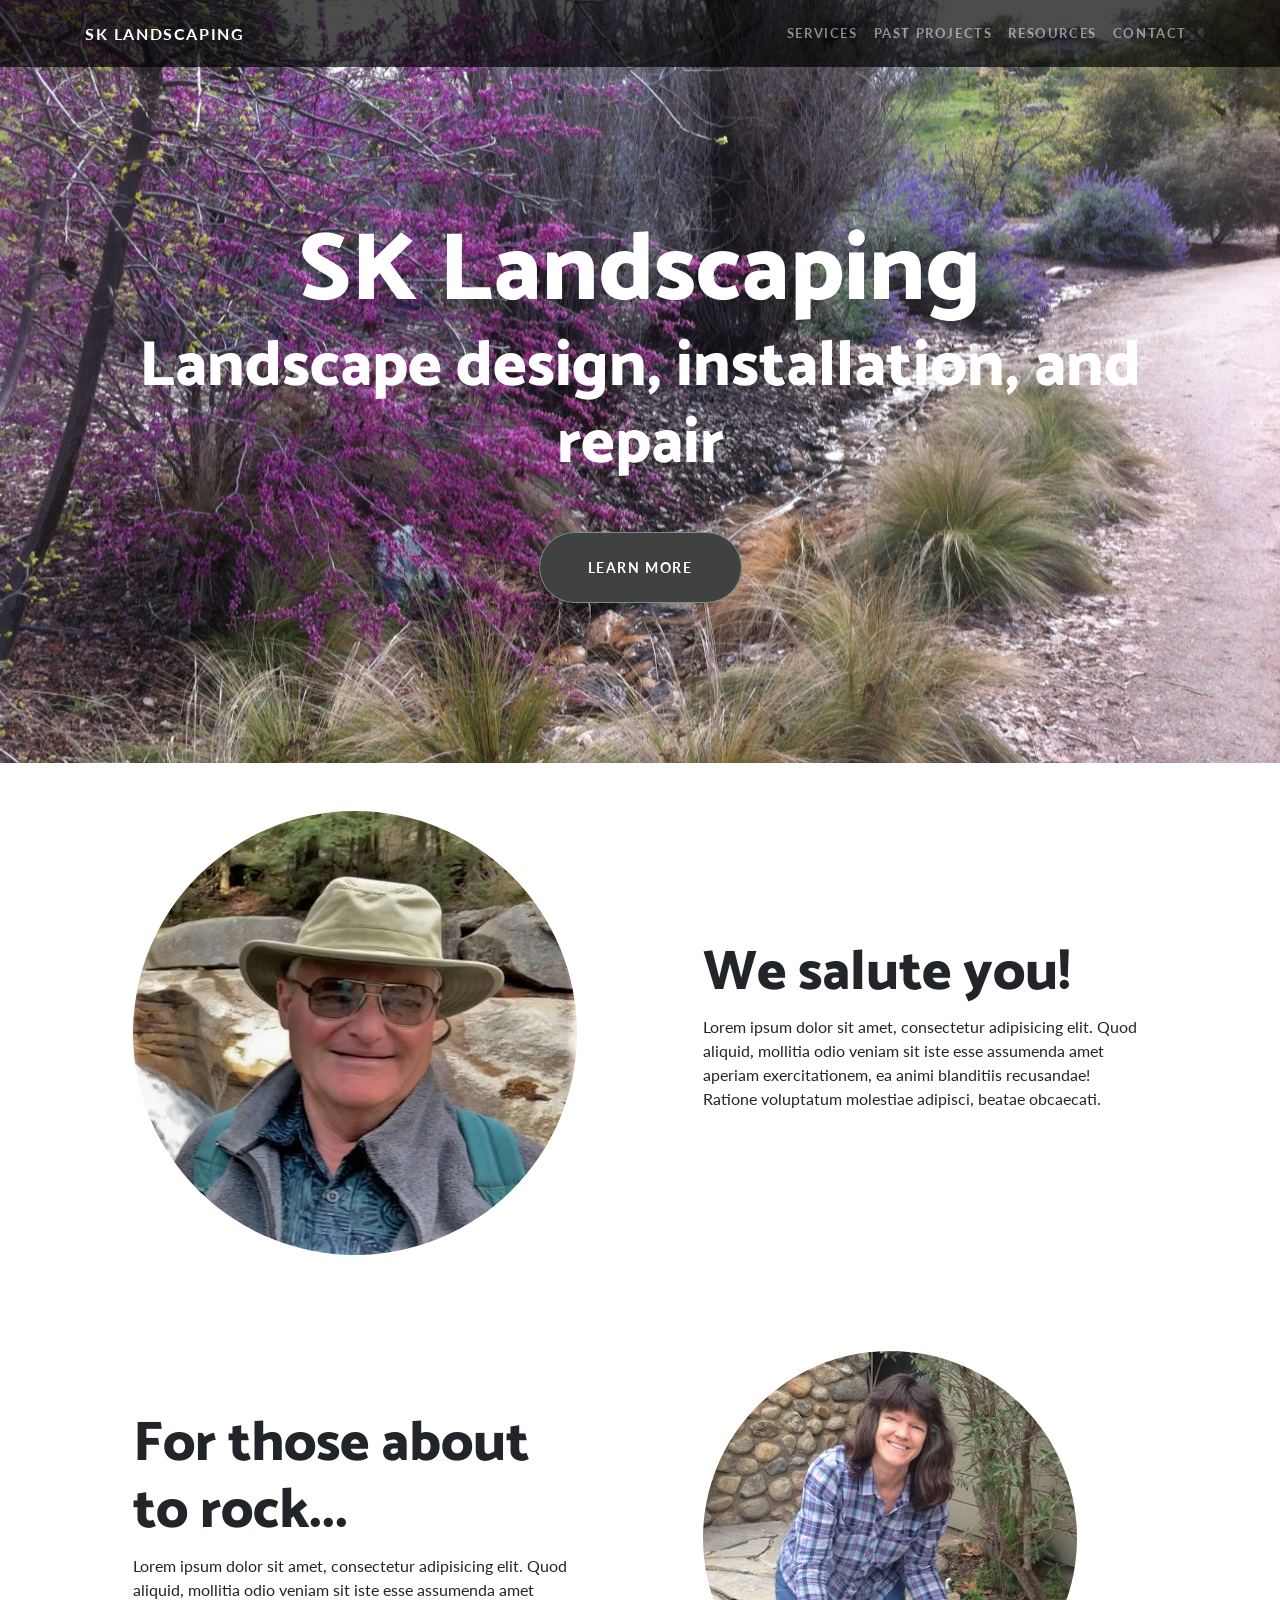
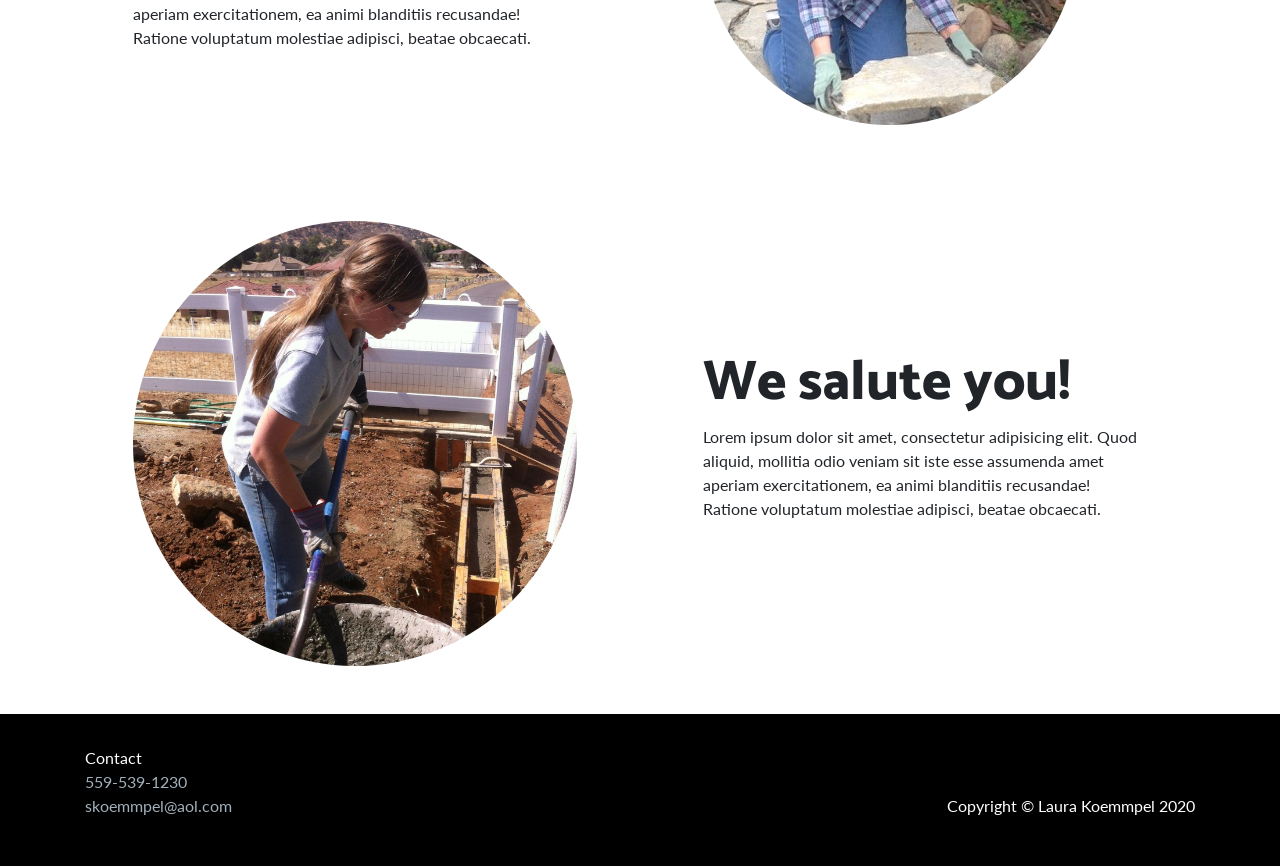
==== commit 4f347bdc: "Replaced_all_files" ====
--- a/index.html
+++ b/index.html
@@ -1,214 +1,139 @@
-<!DOCTYPE HTML>
-<!--
-	Telephasic by HTML5 UP
-	html5up.net | @ajlkn
-	Free for personal and commercial use under the CCA 3.0 license (html5up.net/license)
--->
-<html>
-	<head>
-		<title>Telephasic by HTML5 UP</title>
-		<meta charset="utf-8" />
-		<meta name="viewport" content="width=device-width, initial-scale=1, user-scalable=no" />
-		<link rel="stylesheet" href="assets/css/main.css" />
-	</head>
-	<body class="homepage is-preload">
-		<div id="page-wrapper">
+<!DOCTYPE html>
+<html lang="en">
 
-			<!-- Header -->
-				<div id="header-wrapper">
-					<div id="header" class="container">
+<head>
 
-						<!-- Logo -->
-							<h1 id="logo"><a href="index.html">SK Landscaping</a></h1>
+  <meta charset="utf-8">
+  <meta name="viewport" content="width=device-width, initial-scale=1, shrink-to-fit=no">
+  <meta name="description" content="">
+  <meta name="author" content="">
 
-						<!-- Nav -->
-							<nav id="nav">
-								<ul>
-									<li>
-										<a href="#">Work we do</a>
-										<ul>
-											<li><a href="#">Tree pruning</a></li>
-											<li><a href="#">Sprinkler repair</a></li>
-											<li><a href="#">Weed control</a></li>
-											<li>
-												<a href="#">Landscape design</a>
-												<ul>
-													<li><a href="#">Japanese gardens</a></li>
-													<li><a href="#">Terrain grading</a></li>
-													<li><a href="#">Walkways</a></li>
-													<li><a href="#">Pond installation</a></li>
-												</ul>
-											</li>
-											<li><a href="#">Veroeros feugiat</a></li>
-										</ul>
-									</li>
-									<li><a href="left-sidebar.html">Left Sidebar</a></li>
-									<li class="break"><a href="right-sidebar.html">Right Sidebar</a></li>
-									<li><a href="no-sidebar.html">No Sidebar</a></li>
-								</ul>
-							</nav>
+  <title>SK Landscaping</title>
+  <link rel="icon" href="favicon.ico" type="image/x-icon">
 
-					</div>
+  <!-- Bootstrap core CSS -->
+  <!-- <link href="vendor/bootstrap/css/bootstrap.min.css" rel="stylesheet"> -->
+  <link href="vendor/bootstrap/css/bootstrap.css" rel="stylesheet">
 
-					<!-- Hero -->
-						<section id="hero" class="container">
-							<header>
-								<h2>SK Landscaping </h2>
-							</header>
-							<p>Specializing in meticulious 
-							<br />
-							landscape repair, design, and installation.</p>
-							<ul class="actions">
-								<li><a href="#" class="button">Get your bid now</a></li>
-							</ul>
-						</section>
+  <!-- Custom fonts for this template -->
+  <link href="https://fonts.googleapis.com/css?family=Catamaran:100,200,300,400,500,600,700,800,900" rel="stylesheet">
+  <link href="https://fonts.googleapis.com/css?family=Lato:100,100i,300,300i,400,400i,700,700i,900,900i" rel="stylesheet">
 
-				</div>
+  <!-- Custom styles for this template -->
+  <!-- <link href="css/one-page-wonder.min.css" rel="stylesheet"> -->
+  <link href="css/one-page-wonder.css" rel="stylesheet">
 
-			<!-- Features 1 -->
-				<div class="wrapper">
-					<div class="container">
-						<div class="row">
-							<section class="col-6 col-12-narrower feature">
-								<div class="image-wrapper first">
-									<a href="#" class="image featured first"><img src="images/pic01.jpg" alt="" /></a>
-								</div>
-								<header>
-									<h2>Semper magna neque vel<br />
-									adipiscing curabitur</h2>
-								</header>
-								<p>Lorem ipsum dolor sit amet consectetur et sed adipiscing elit. Curabitur vel
-								sem sit dolor neque semper magna. Lorem ipsum dolor sit amet consectetur et sed
-								adipiscing elit. Curabitur vel sem sit.</p>
-								<ul class="actions">
-									<li><a href="#" class="button">Elevate my awareness</a></li>
-								</ul>
-							</section>
-							<section class="col-6 col-12-narrower feature">
-								<div class="image-wrapper">
-									<a href="#" class="image featured"><img src="images/pic02.jpg" alt="" /></a>
-								</div>
-								<header>
-									<h2>Amet lorem ipsum dolor<br />
-									sit consequat magna</h2>
-								</header>
-								<p>Lorem ipsum dolor sit amet consectetur et sed adipiscing elit. Curabitur vel
-								sem sit dolor neque semper magna. Lorem ipsum dolor sit amet consectetur et sed
-								adipiscing elit. Curabitur vel sem sit.</p>
-								<ul class="actions">
-									<li><a href="#" class="button">Elevate my awareness</a></li>
-								</ul>
-							</section>
-						</div>
-					</div>
-				</div>
+</head>
 
-			<!-- Promo -->
-				<div id="promo-wrapper">
-					<section id="promo">
-						<h2>Neque semper magna et lorem ipsum adipiscing</h2>
-						<a href="#" class="button">Breach the thresholds</a>
-					</section>
-				</div>
+<body>
 
-			<!-- Features 2 -->
-				<div class="wrapper">
-					<section class="container">
-						<header class="major">
-							<h2>Sed magna consequat lorem curabitur tempus</h2>
-							<p>Elit aliquam vulputate egestas euismod nunc semper vehicula lorem blandit</p>
-						</header>
-						<div class="row features">
-							<section class="col-4 col-12-narrower feature">
-								<div class="image-wrapper first">
-									<a href="#" class="image featured"><img src="images/pic03.jpg" alt="" /></a>
-								</div>
-								<p>Lorem ipsum dolor sit amet consectetur et sed adipiscing elit. Curabitur
-								vel sem sit dolor neque semper magna lorem ipsum.</p>
-							</section>
-							<section class="col-4 col-12-narrower feature">
-								<div class="image-wrapper">
-									<a href="#" class="image featured"><img src="images/pic04.jpg" alt="" /></a>
-								</div>
-								<p>Lorem ipsum dolor sit amet consectetur et sed adipiscing elit. Curabitur
-								vel sem sit dolor neque semper magna lorem ipsum.</p>
-							</section>
-							<section class="col-4 col-12-narrower feature">
-								<div class="image-wrapper">
-									<a href="#" class="image featured"><img src="images/pic05.jpg" alt="" /></a>
-								</div>
-								<p>Lorem ipsum dolor sit amet consectetur et sed adipiscing elit. Curabitur
-								vel sem sit dolor neque semper magna lorem ipsum.</p>
-							</section>
-						</div>
-						<ul class="actions major">
-							<li><a href="#" class="button">Elevate my awareness</a></li>
-						</ul>
-					</section>
-				</div>
+  <!-- Navigation -->
+  <nav class="navbar navbar-expand-lg navbar-dark navbar-custom fixed-top">
+    <div class="container">
+      <a class="navbar-brand" href="#">SK Landscaping</a>
+      <button class="navbar-toggler" type="button" data-toggle="collapse" data-target="#navbarResponsive" aria-controls="navbarResponsive" aria-expanded="false" aria-label="Toggle navigation">
+        <span class="navbar-toggler-icon"></span>
+      </button>
+      <div class="collapse navbar-collapse" id="navbarResponsive">
+        <ul class="navbar-nav ml-auto">
+          <li class="nav-item">
+            <a class="nav-link" href="services.html">Services</a>
+          </li>
+          <li class="nav-item">
+            <a class="nav-link" href="projects.html">Past projects</a>
+          </li>
+          <li class="nav-item">
+            <a class="nav-link" href="projects.html">Resources</a>
+          </li>
+          <li class="nav-item">
+            <a class="nav-link" href="contact.html">Contact</a>
+          </li>
+        </ul>
+      </div>
+    </div>
+  </nav>
 
-			<!-- Footer -->
-				<div id="footer-wrapper">
-					<div id="footer" class="container">
-						<header class="major">
-							<h2>Euismod aliquam vehicula lorem</h2>
-							<p>Lorem ipsum dolor sit amet consectetur et sed adipiscing elit. Curabitur vel sem sit<br />
-							dolor neque semper magna lorem ipsum feugiat veroeros lorem ipsum dolore.</p>
-						</header>
-						<div class="row">
-							<section class="col-6 col-12-narrower">
-								<form method="post" action="#">
-									<div class="row gtr-50">
-										<div class="col-6 col-12-mobile">
-											<input name="name" placeholder="Name" type="text" />
-										</div>
-										<div class="col-6 col-12-mobile">
-											<input name="email" placeholder="Email" type="text" />
-										</div>
-										<div class="col-12">
-											<textarea name="message" placeholder="Message"></textarea>
-										</div>
-										<div class="col-12">
-											<ul class="actions">
-												<li><input type="submit" value="Send Message" /></li>
-												<li><input type="reset" value="Clear form" /></li>
-											</ul>
-										</div>
-									</div>
-								</form>
-							</section>
-							<section class="col-6 col-12-narrower">
-								<div class="row gtr-0">
-									<ul class="divided icons col-6 col-12-mobile">
-										<li class="icon fa-twitter"><a href="#"><span class="extra">twitter.com/</span>untitled</a></li>
-										<li class="icon fa-facebook"><a href="#"><span class="extra">facebook.com/</span>untitled</a></li>
-										<li class="icon fa-dribbble"><a href="#"><span class="extra">dribbble.com/</span>untitled</a></li>
-									</ul>
-									<ul class="divided icons col-6 col-12-mobile">
-										<li class="icon fa-instagram"><a href="#"><span class="extra">instagram.com/</span>untitled</a></li>
-										<li class="icon fa-youtube"><a href="#"><span class="extra">youtube.com/</span>untitled</a></li>
-										<li class="icon fa-pinterest"><a href="#"><span class="extra">pinterest.com/</span>untitled</a></li>
-									</ul>
-								</div>
-							</section>
-						</div>
-					</div>
-					<div id="copyright" class="container">
-						<ul class="menu">
-							<li>&copy; Untitled. All rights reserved.</li><li>Design: <a href="http://html5up.net">HTML5 UP</a></li>
-						</ul>
-					</div>
-				</div>
+  <header class="masthead text-center text-white">
+    <div class="masthead-content">
+      <div class="container">
+        <h1 class="masthead-heading mb-0">SK Landscaping</h1>
+        <h2 class="masthead-subheading mb-0">Landscape design, installation, and repair</h2>
+        <a href="#" class="btn btn-primary btn-xl rounded-pill mt-5">Learn More</a>
+      </div>
+    </div>
 
-		</div>
+  </header>
 
-		<!-- Scripts -->
-			<script src="assets/js/jquery.min.js"></script>
-			<script src="assets/js/jquery.dropotron.min.js"></script>
-			<script src="assets/js/browser.min.js"></script>
-			<script src="assets/js/breakpoints.min.js"></script>
-			<script src="assets/js/util.js"></script>
-			<script src="assets/js/main.js"></script>
+  <section>
+    <div class="container">
+      <div class="row align-items-center">
+        <div class="col-lg-6">
+          <div class="p-5">
+            <img class="img-fluid rounded-circle" src="img/dad_headshot5.jpg" alt="">
+          </div>
+        </div>
+        <div class="col-lg-6">
+          <div class="p-5">
+            <h2 class="display-4">We salute you!</h2>
+            <p>Lorem ipsum dolor sit amet, consectetur adipisicing elit. Quod aliquid, mollitia odio veniam sit iste esse assumenda amet aperiam exercitationem, ea animi blanditiis recusandae! Ratione voluptatum molestiae adipisci, beatae obcaecati.</p>
+          </div>
+        </div>
+      </div>
+    </div>
+  </section>
 
-	</body>
-</html>+  <section>
+    <div class="container">
+      <div class="row align-items-center">
+        <div class="col-lg-6 order-lg-2">
+          <div class="p-5">
+            <img class="img-fluid rounded-circle" src="img/mom_closeup1.jpg" alt="">
+          </div>
+        </div>
+        <div class="col-lg-6 order-lg-1">
+          <div class="p-5">
+            <h2 class="display-4">For those about to rock...</h2>
+            <p>Lorem ipsum dolor sit amet, consectetur adipisicing elit. Quod aliquid, mollitia odio veniam sit iste esse assumenda amet aperiam exercitationem, ea animi blanditiis recusandae! Ratione voluptatum molestiae adipisci, beatae obcaecati.</p>
+          </div>
+        </div>
+      </div>
+    </div>
+  </section>
+
+  <section>
+    <div class="container">
+      <div class="row align-items-center">
+        <div class="col-lg-6">
+          <div class="p-5">
+            <img class="img-fluid rounded-circle" src="img/laura_closeup.jpg" alt="">
+          </div>
+        </div>
+        <div class="col-lg-6">
+          <div class="p-5">
+            <h2 class="display-4">We salute you!</h2>
+            <p>Lorem ipsum dolor sit amet, consectetur adipisicing elit. Quod aliquid, mollitia odio veniam sit iste esse assumenda amet aperiam exercitationem, ea animi blanditiis recusandae! Ratione voluptatum molestiae adipisci, beatae obcaecati.</p>
+          </div>
+        </div>
+      </div>
+    </div>
+  </section>
+
+
+  <!-- Footer -->
+  <footer class="py-5 bg-black">
+    <div class="container">
+      <p class="m-0 text-left text-white medium">Contact</p>
+      <p class="m-0 text-left text-secondary medium">559-539-1230</p>
+      <p class="m-0 alignright text-white medium">Copyright &copy; Laura Koemmpel 2020</p>
+      <p class="m-0 text-left text-secondary medium">skoemmpel@aol.com</p> 
+    </div>
+    <!-- /.container -->
+  </footer>
+
+  <!-- Bootstrap core JavaScript -->
+  <script src="vendor/jquery/jquery.min.js"></script>
+  <script src="vendor/bootstrap/js/bootstrap.bundle.min.js"></script>
+
+</body>
+
+</html>
--- a/css/one-page-wonder.min.css
+++ b/css/one-page-wonder.min.css
@@ -0,0 +1,5 @@
+/*!
+ * Start Bootstrap - One Page Wonder v5.0.7 (https://startbootstrap.com/template-overviews/one-page-wonder)
+ * Copyright 2013-2019 Start Bootstrap
+ * Licensed under MIT (https://github.com/BlackrockDigital/startbootstrap-one-page-wonder/blob/master/LICENSE)
+ */body{font-family:Lato}h1,h2,h3,h4,h5,h6{font-family:Catamaran;font-weight:800!important}.btn-xl{text-transform:uppercase;padding:1.5rem 3rem;font-size:.9rem;font-weight:700;letter-spacing:.1rem}.bg-black{background-color:#000!important}.rounded-pill{border-radius:5rem}.navbar-custom{padding-top:1rem;padding-bottom:1rem;background-color:rgba(0,0,0,.7)}.navbar-custom .navbar-brand{text-transform:uppercase;font-size:1rem;letter-spacing:.1rem;font-weight:700}.navbar-custom .navbar-nav .nav-item .nav-link{text-transform:uppercase;font-size:.8rem;font-weight:700;letter-spacing:.1rem}header.masthead{position:relative;overflow:hidden;padding-top:calc(7rem + 72px);padding-bottom:7rem;background:linear-gradient(0deg,#6dfab8 0,#1a0079 100%);background-repeat:no-repeat;background-position:center center;background-attachment:scroll;background-size:cover}header.masthead .masthead-content{z-index:1;position:relative}header.masthead .masthead-content .masthead-heading{font-size:4rem}header.masthead .masthead-content .masthead-subheading{font-size:2rem}header.masthead .bg-circle{z-index:0;position:absolute;border-radius:100%;background:linear-gradient(0deg,#8cfdc8 0,#002d70 100%)}header.masthead .bg-circle-1{height:90rem;width:90rem;bottom:-55rem;left:-55rem}header.masthead .bg-circle-2{height:50rem;width:50rem;top:-25rem;right:-25rem}header.masthead .bg-circle-3{height:20rem;width:20rem;bottom:-10rem;right:5%}header.masthead .bg-circle-4{height:30rem;width:30rem;top:-5rem;right:35%}@media (min-width:992px){header.masthead{padding-top:calc(10rem + 55px);padding-bottom:10rem}header.masthead .masthead-content .masthead-heading{font-size:6rem}header.masthead .masthead-content .masthead-subheading{font-size:4rem}}.bg-primary{background-color:#093eee!important}.btn-primary{background-color:#007c4d;border-color:#0d09ee}.btn-primary:active,.btn-primary:focus,.btn-primary:hover{background-color:#07bd96!important;border-color:#2d0081!important}.btn-primary:focus{box-shadow:0 0 0 .2rem rgba(32,9,238,.5)}.btn-secondary{background-color:#009908;border-color:#ff6a00}.btn-secondary:active,.btn-secondary:focus,.btn-secondary:hover{background-color:#c50!important;border-color:#c50!important}.btn-secondary:focus{box-shadow:0 0 0 .2rem rgba(255,106,0,.5)}
--- a/css/one-page-wonder.css
+++ b/css/one-page-wonder.css
@@ -0,0 +1,167 @@
+/*!
+ * Start Bootstrap - One Page Wonder v5.0.7 (https://startbootstrap.com/template-overviews/one-page-wonder)
+ * Copyright 2013-2019 Start Bootstrap
+ * Licensed under MIT (https://github.com/BlackrockDigital/startbootstrap-one-page-wonder/blob/master/LICENSE)
+ */
+
+body {
+  font-family: 'Lato';
+}
+
+h1,
+h2,
+h3,
+h4,
+h5,
+h6 {
+  font-family: 'Catamaran';
+  font-weight: 800 !important;
+}
+
+.btn-xl {
+  text-transform: uppercase;
+  padding: 1.5rem 3rem;
+  font-size: 0.9rem;
+  font-weight: 700;
+  letter-spacing: 0.1rem;
+}
+
+.bg-black {
+  background-color: #000 !important;
+}
+
+.rounded-pill {
+  border-radius: 5rem;
+}
+
+.navbar-custom {
+  padding-top: 1rem;
+  padding-bottom: 1rem;
+  background-color: rgba(0, 0, 0, 0.7);
+}
+
+.navbar-custom .navbar-brand {
+  text-transform: uppercase;
+  font-size: 1rem;
+  letter-spacing: 0.1rem;
+  font-weight: 700;
+}
+
+.navbar-custom .navbar-nav .nav-item .nav-link {
+  text-transform: uppercase;
+  font-size: 0.8rem;
+  font-weight: 700;
+  letter-spacing: 0.1rem;
+}
+
+header.masthead {
+  position: relative;
+  overflow: hidden;
+  padding-top: calc(7rem + 72px);
+  padding-bottom: 7rem;
+  background-image: url("../img/native_landscape_1.JPG");
+  background-repeat: no-repeat;
+  background-position: center center;
+  background-attachment: scroll;
+  background-size: cover;
+}
+
+header.masthead .masthead-content {
+  z-index: 1;
+  position: relative;
+}
+
+header.masthead .masthead-content .masthead-heading {
+  font-size: 4rem;
+}
+
+header.masthead .masthead-content .masthead-subheading {
+  font-size: 2rem;
+}
+
+header.masthead .bg-circle {
+  z-index: 0;
+  position: absolute;
+  border-radius: 100%;
+  background: linear-gradient(0deg, #8cfdc8 0%, #002d70 100%);
+}
+
+header.masthead .bg-circle-1 {
+  height: 90rem;
+  width: 90rem;
+  bottom: -55rem;
+  left: -55rem;
+}
+
+header.masthead .bg-circle-2 {
+  height: 50rem;
+  width: 50rem;
+  top: -25rem;
+  right: -25rem;
+}
+
+header.masthead .bg-circle-3 {
+  height: 20rem;
+  width: 20rem;
+  bottom: -10rem;
+  right: 5%;
+}
+
+header.masthead .bg-circle-4 {
+  height: 30rem;
+  width: 30rem;
+  top: -5rem;
+  right: 35%;
+}
+
+@media (min-width: 992px) {
+  header.masthead {
+    padding-top: calc(10rem + 55px);
+    padding-bottom: 10rem;
+  }
+  header.masthead .masthead-content .masthead-heading {
+    font-size: 6rem;
+  }
+  header.masthead .masthead-content .masthead-subheading {
+    font-size: 4rem;
+  }
+}
+
+.bg-primary {
+  background-color: #6c8b8f !important;
+}
+
+.btn-primary {
+  background-color: #3f4241;
+  border-color: #788f86;
+}
+
+.btn-primary:active, .btn-primary:focus, .btn-primary:hover {
+  background-color: #07bd96 !important;
+  border-color: #2d0081 !important;
+}
+
+.btn-primary:focus {
+  box-shadow: 0 0 0 0.2rem rgba(32, 9, 238, 0.5);
+}
+
+.btn-secondary {
+  background-color: #009908;
+  border-color: #ff6a00;
+}
+
+.btn-secondary:active, .btn-secondary:focus, .btn-secondary:hover {
+  background-color: #cc5500 !important;
+  border-color: #cc5500 !important;
+}
+
+.btn-secondary:focus {
+  box-shadow: 0 0 0 0.2rem rgba(255, 106, 0, 0.5);
+}
+
+.alignleft {
+	float: left;
+}
+.alignright {
+	float: right;
+}
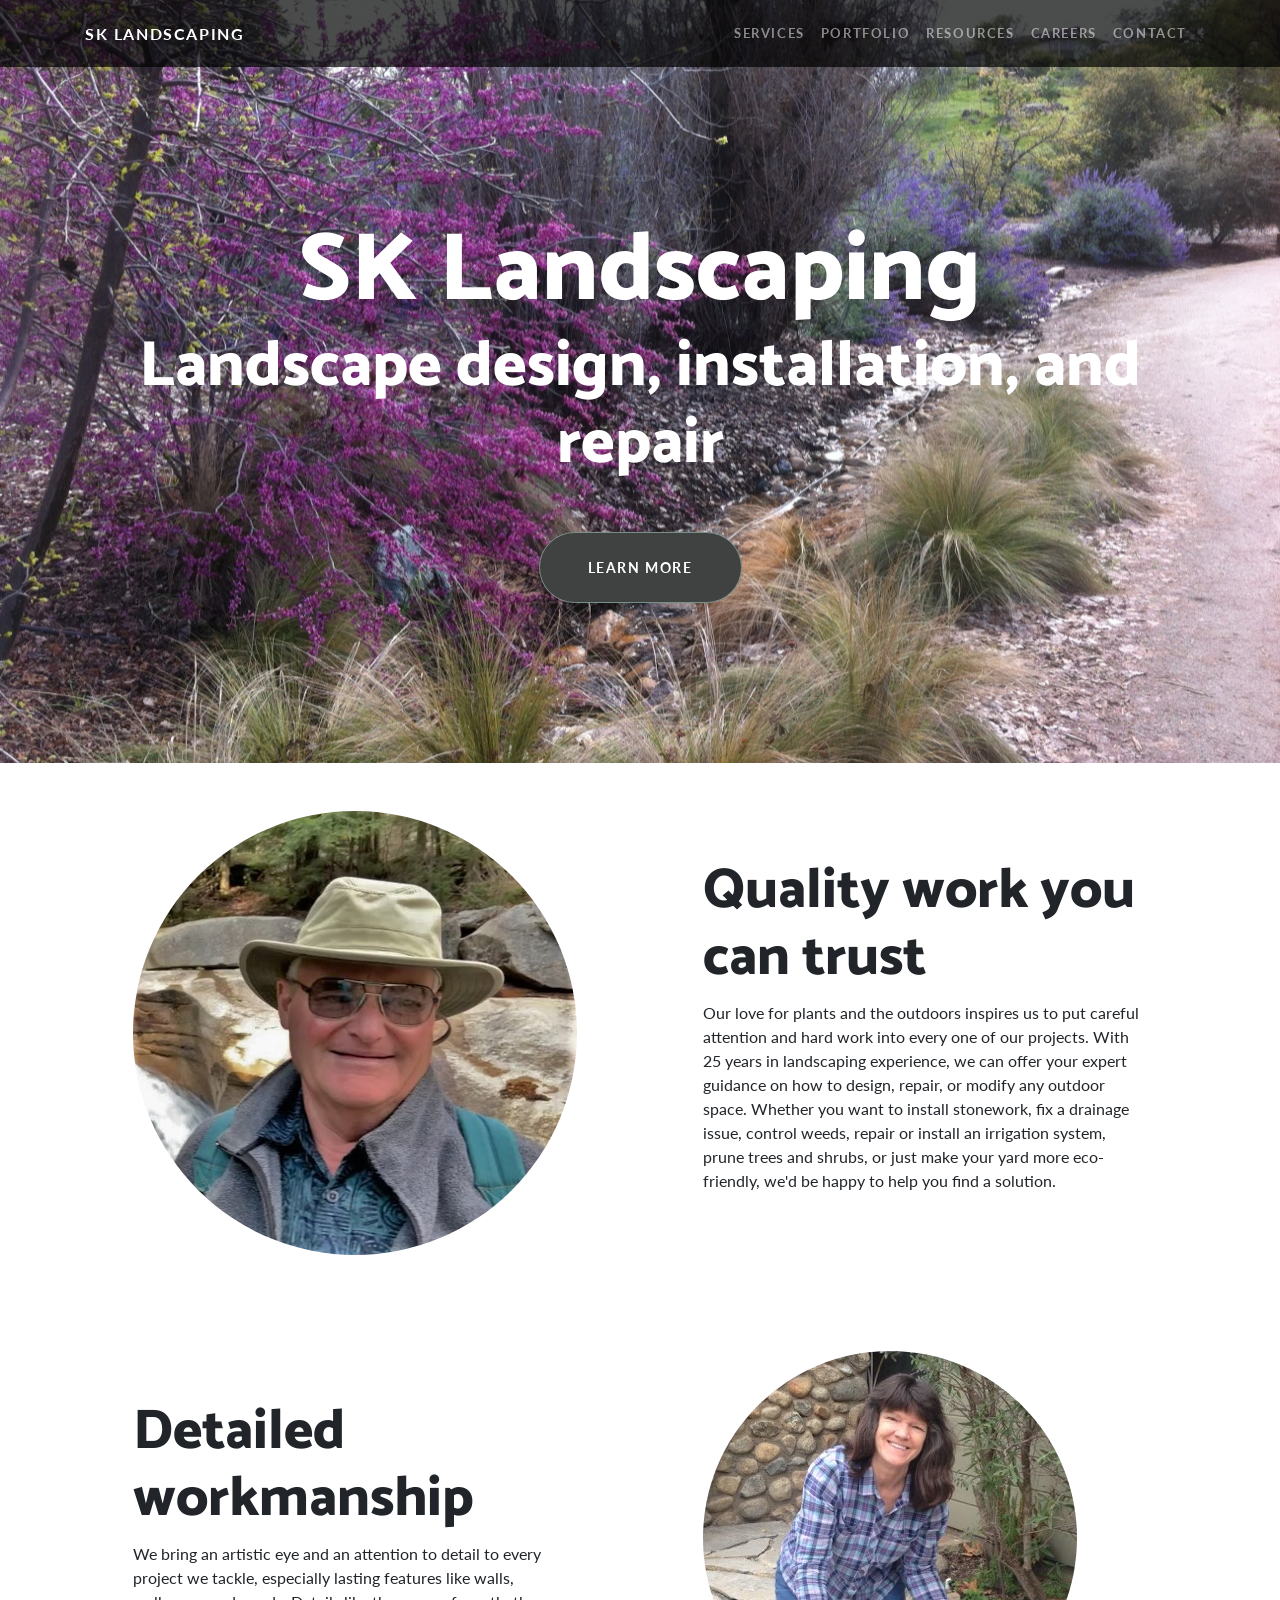
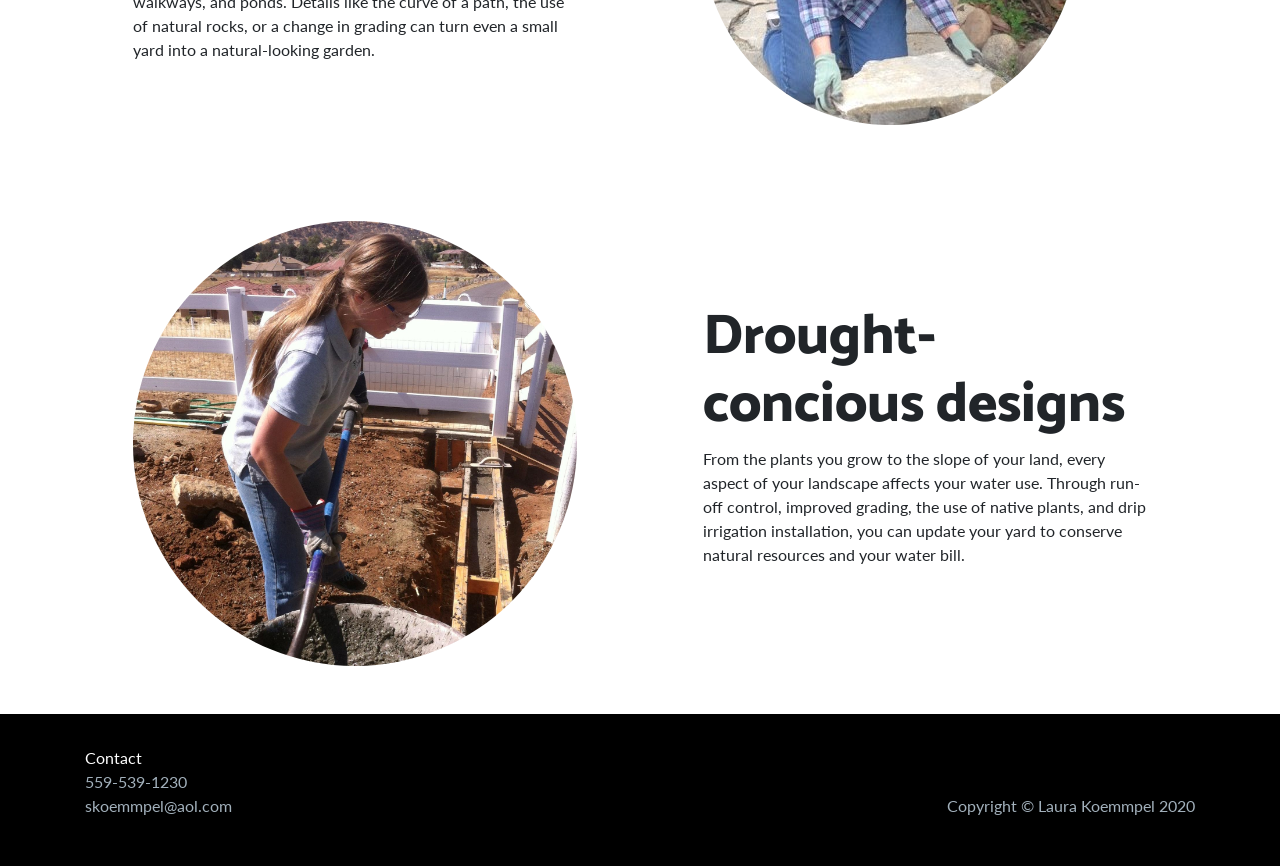
==== commit 60cafd81: "Updated descriptions" ====
--- a/index.html
+++ b/index.html
@@ -40,10 +40,13 @@
             <a class="nav-link" href="services.html">Services</a>
           </li>
           <li class="nav-item">
-            <a class="nav-link" href="projects.html">Past projects</a>
+            <a class="nav-link" href="projects.html">Portfolio</a>
           </li>
           <li class="nav-item">
-            <a class="nav-link" href="projects.html">Resources</a>
+            <a class="nav-link" href="resources.html">Resources</a>
+          </li>
+          <li class="nav-item">
+            <a class="nav-link" href="careers.html">Careers</a>
           </li>
           <li class="nav-item">
             <a class="nav-link" href="contact.html">Contact</a>
@@ -74,8 +77,15 @@
         </div>
         <div class="col-lg-6">
           <div class="p-5">
-            <h2 class="display-4">We salute you!</h2>
-            <p>Lorem ipsum dolor sit amet, consectetur adipisicing elit. Quod aliquid, mollitia odio veniam sit iste esse assumenda amet aperiam exercitationem, ea animi blanditiis recusandae! Ratione voluptatum molestiae adipisci, beatae obcaecati.</p>
+            <h2 class="display-4">Quality work you can trust</h2>
+            <p>
+              Our love for plants and the outdoors inspires us to put careful attention and 
+              hard work into every one of our projects. With 25 years in landscaping experience,
+              we can offer your expert guidance on how to design, repair, or modify any outdoor space.
+              Whether you want to install stonework, fix a drainage issue, control weeds, repair or 
+              install an irrigation system, prune trees and shrubs, or just make your yard
+              more eco-friendly, we'd be happy to help you find a solution. 
+            </p>
           </div>
         </div>
       </div>
@@ -92,8 +102,13 @@
         </div>
         <div class="col-lg-6 order-lg-1">
           <div class="p-5">
-            <h2 class="display-4">For those about to rock...</h2>
-            <p>Lorem ipsum dolor sit amet, consectetur adipisicing elit. Quod aliquid, mollitia odio veniam sit iste esse assumenda amet aperiam exercitationem, ea animi blanditiis recusandae! Ratione voluptatum molestiae adipisci, beatae obcaecati.</p>
+            <h2 class="display-4">Detailed workmanship</h2>
+            <p>
+              We bring an artistic eye and an attention to detail to every project we tackle,  
+              especially lasting features like walls, walkways, and ponds. 
+              Details like the curve of a path, the use of natural rocks,
+              or a change in grading can turn even a small yard into a natural-looking garden.
+            </p>
           </div>
         </div>
       </div>
@@ -110,8 +125,12 @@
         </div>
         <div class="col-lg-6">
           <div class="p-5">
-            <h2 class="display-4">We salute you!</h2>
-            <p>Lorem ipsum dolor sit amet, consectetur adipisicing elit. Quod aliquid, mollitia odio veniam sit iste esse assumenda amet aperiam exercitationem, ea animi blanditiis recusandae! Ratione voluptatum molestiae adipisci, beatae obcaecati.</p>
+            <h2 class="display-4">Drought-concious designs</h2>
+            <p>From the plants you grow to the slope of your land, 
+              every aspect of your landscape affects your water use. 
+              Through run-off control, improved grading, the use of native plants, 
+              and drip irrigation installation, you can update your yard to 
+              conserve natural resources and your water bill.</p>
           </div>
         </div>
       </div>
@@ -124,7 +143,7 @@
     <div class="container">
       <p class="m-0 text-left text-white medium">Contact</p>
       <p class="m-0 text-left text-secondary medium">559-539-1230</p>
-      <p class="m-0 alignright text-white medium">Copyright &copy; Laura Koemmpel 2020</p>
+      <p class="m-0 alignright text-secondary medium">Copyright &copy; Laura Koemmpel 2020</p>
       <p class="m-0 text-left text-secondary medium">skoemmpel@aol.com</p> 
     </div>
     <!-- /.container -->
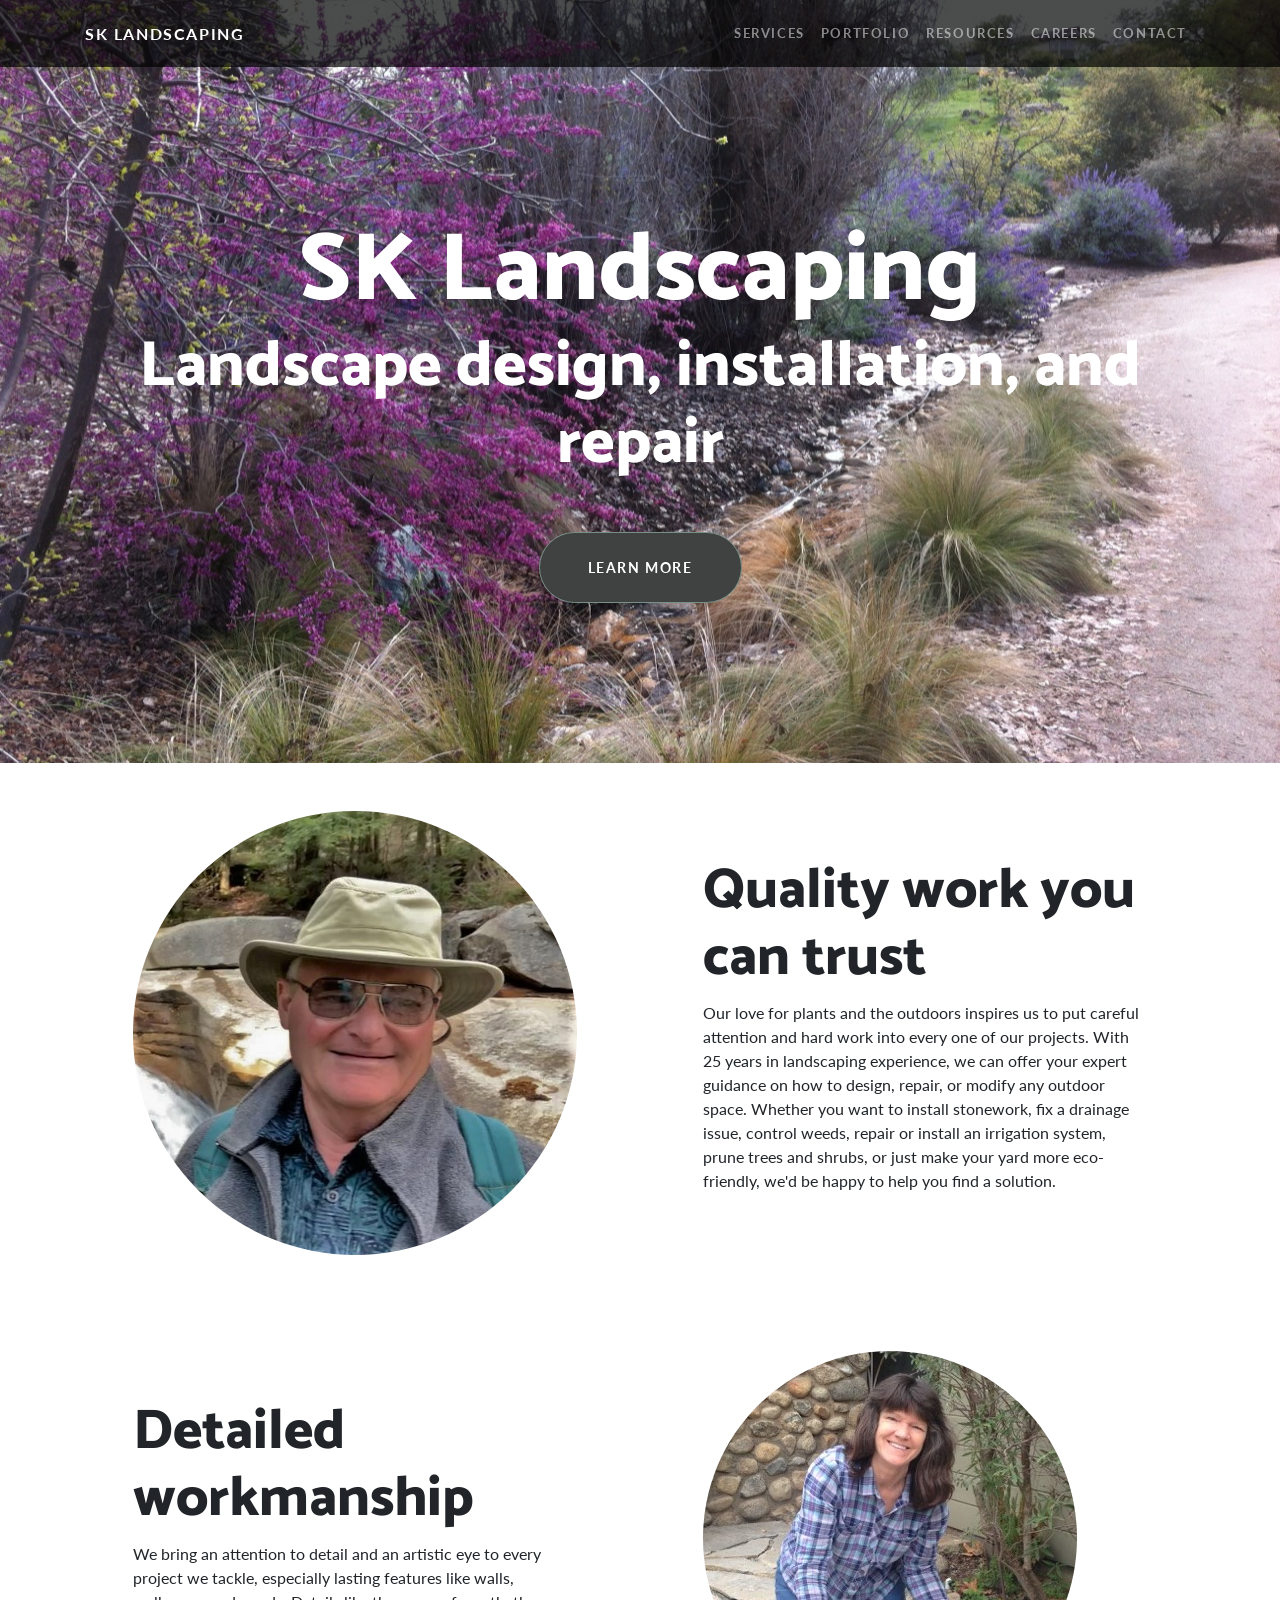
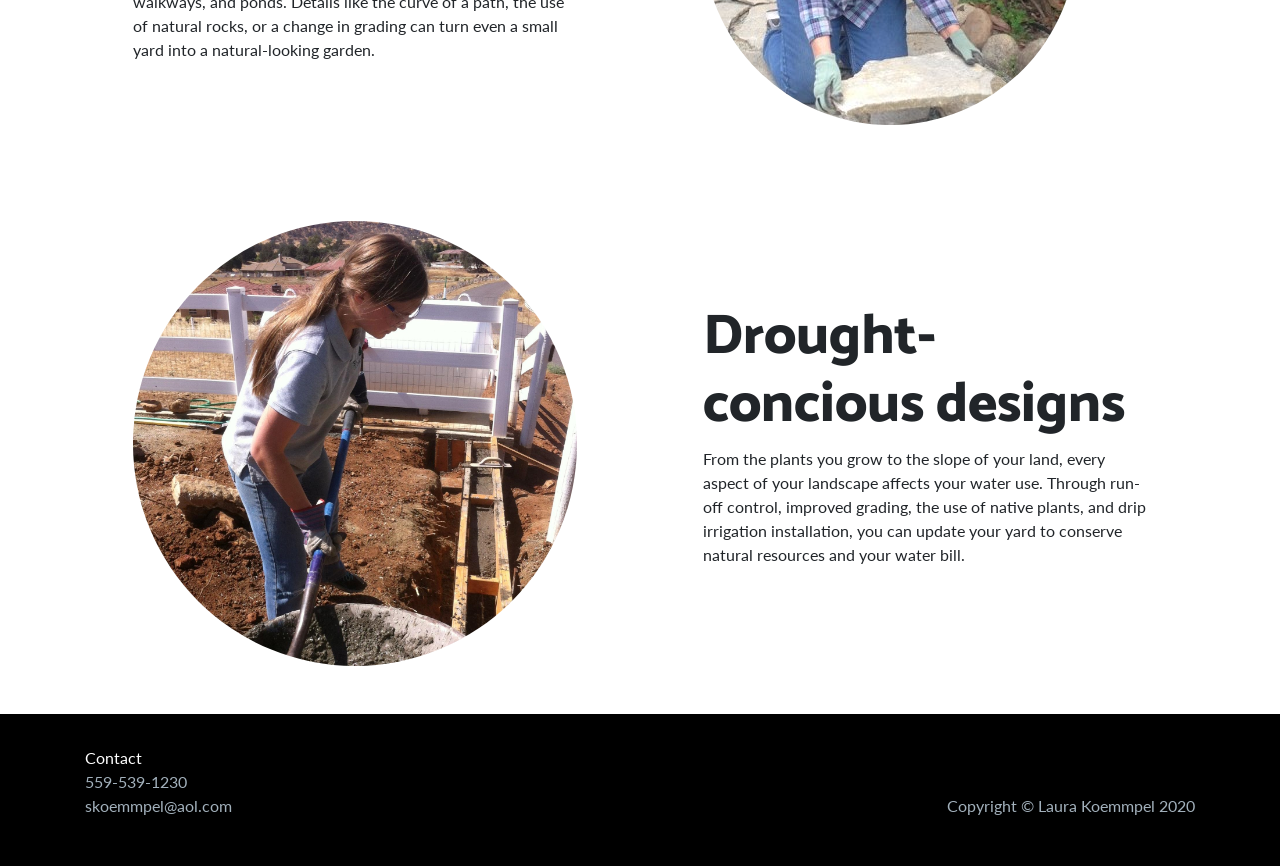
==== commit 4127a694: "Updated headers" ====
--- a/index.html
+++ b/index.html
@@ -30,10 +30,11 @@
   <!-- Navigation -->
   <nav class="navbar navbar-expand-lg navbar-dark navbar-custom fixed-top">
     <div class="container">
-      <a class="navbar-brand" href="#">SK Landscaping</a>
+      <a class="navbar-brand" href="index.html">SK Landscaping</a>
       <button class="navbar-toggler" type="button" data-toggle="collapse" data-target="#navbarResponsive" aria-controls="navbarResponsive" aria-expanded="false" aria-label="Toggle navigation">
         <span class="navbar-toggler-icon"></span>
       </button>
+
       <div class="collapse navbar-collapse" id="navbarResponsive">
         <ul class="navbar-nav ml-auto">
           <li class="nav-item">
@@ -66,6 +67,21 @@
     </div>
 
   </header>
+  <!-- <header>
+    <div class="overlay"></div>
+    <video playsinline="playsinline" autoplay="autoplay" muted="muted" loop="loop">
+      <source src="https://storage.googleapis.com/coverr-main/mp4/backyard-gardening.mp4" type="video/mp4">
+      <source src="img/image_pan4.mp4" type="video/mp4">
+    </video>
+    <div class="container h-100">
+      <div class="d-flex h-100 text-center align-items-center">
+        <div class="w-100 text-white">
+          <h1 class="display-3">SK Landscaping</h1>
+          <p class="lead mb-0">Landscape design, installation, and repair</p>
+        </div>
+      </div>
+    </div>
+  </header> -->
 
   <section>
     <div class="container">
@@ -104,7 +120,7 @@
           <div class="p-5">
             <h2 class="display-4">Detailed workmanship</h2>
             <p>
-              We bring an artistic eye and an attention to detail to every project we tackle,  
+              We bring an attention to detail and an artistic eye to every project we tackle,  
               especially lasting features like walls, walkways, and ponds. 
               Details like the curve of a path, the use of natural rocks,
               or a change in grading can turn even a small yard into a natural-looking garden.
--- a/css/one-page-wonder.css
+++ b/css/one-page-wonder.css
@@ -18,6 +18,11 @@
   font-weight: 800 !important;
 }
 
+.my-top {
+  margin-top: 7rem;
+  color: rgba(0, 0, 0, 0.7);
+}
+
 .btn-xl {
   text-transform: uppercase;
   padding: 1.5rem 3rem;
@@ -52,6 +57,10 @@
   font-size: 0.8rem;
   font-weight: 700;
   letter-spacing: 0.1rem;
+}
+
+.h-2 {
+  height: 2%;
 }
 
 header.masthead {
@@ -79,40 +88,8 @@
   font-size: 2rem;
 }
 
-header.masthead .bg-circle {
-  z-index: 0;
-  position: absolute;
-  border-radius: 100%;
-  background: linear-gradient(0deg, #8cfdc8 0%, #002d70 100%);
-}
-
-header.masthead .bg-circle-1 {
-  height: 90rem;
-  width: 90rem;
-  bottom: -55rem;
-  left: -55rem;
-}
-
-header.masthead .bg-circle-2 {
-  height: 50rem;
-  width: 50rem;
-  top: -25rem;
-  right: -25rem;
-}
-
-header.masthead .bg-circle-3 {
-  height: 20rem;
-  width: 20rem;
-  bottom: -10rem;
-  right: 5%;
-}
-
-header.masthead .bg-circle-4 {
-  height: 30rem;
-  width: 30rem;
-  top: -5rem;
-  right: 35%;
-}
+
+
 
 @media (min-width: 992px) {
   header.masthead {
@@ -165,3 +142,59 @@
 .alignright {
 	float: right;
 }
+
+
+
+
+header {
+  position: relative;
+  overflow: hidden;
+  padding-top: calc(7rem + 72px);
+  padding-bottom: 7rem;
+  background-repeat: no-repeat;
+  background-position: center center;
+  background-attachment: scroll;
+  background-size: cover;
+}
+
+
+
+header video {
+  position: absolute;
+  top: 50%;
+  left: 50%;
+  min-width: 100%;
+  min-height: 100%;
+  width: auto;
+  height: auto;
+  z-index: 0;
+  -ms-transform: translateX(-50%) translateY(-50%);
+  -moz-transform: translateX(-50%) translateY(-50%);
+  -webkit-transform: translateX(-50%) translateY(-50%);
+  transform: translateX(-50%) translateY(-50%);
+}
+
+header .container {
+  position: relative;
+  z-index: 2;
+}
+
+header .overlay {
+  position: absolute;
+  top: 0;
+  left: 0;
+  height: 100%;
+  width: 100%;
+  background-color: black;
+  opacity: 0;
+  z-index: 1;
+}
+
+@media (pointer: coarse) and (hover: none) {
+  header {
+    background: url('https://source.unsplash.com/XT5OInaElMw/1600x900') black no-repeat center center scroll;
+  }
+  header video {
+    display: none;
+  }
+}
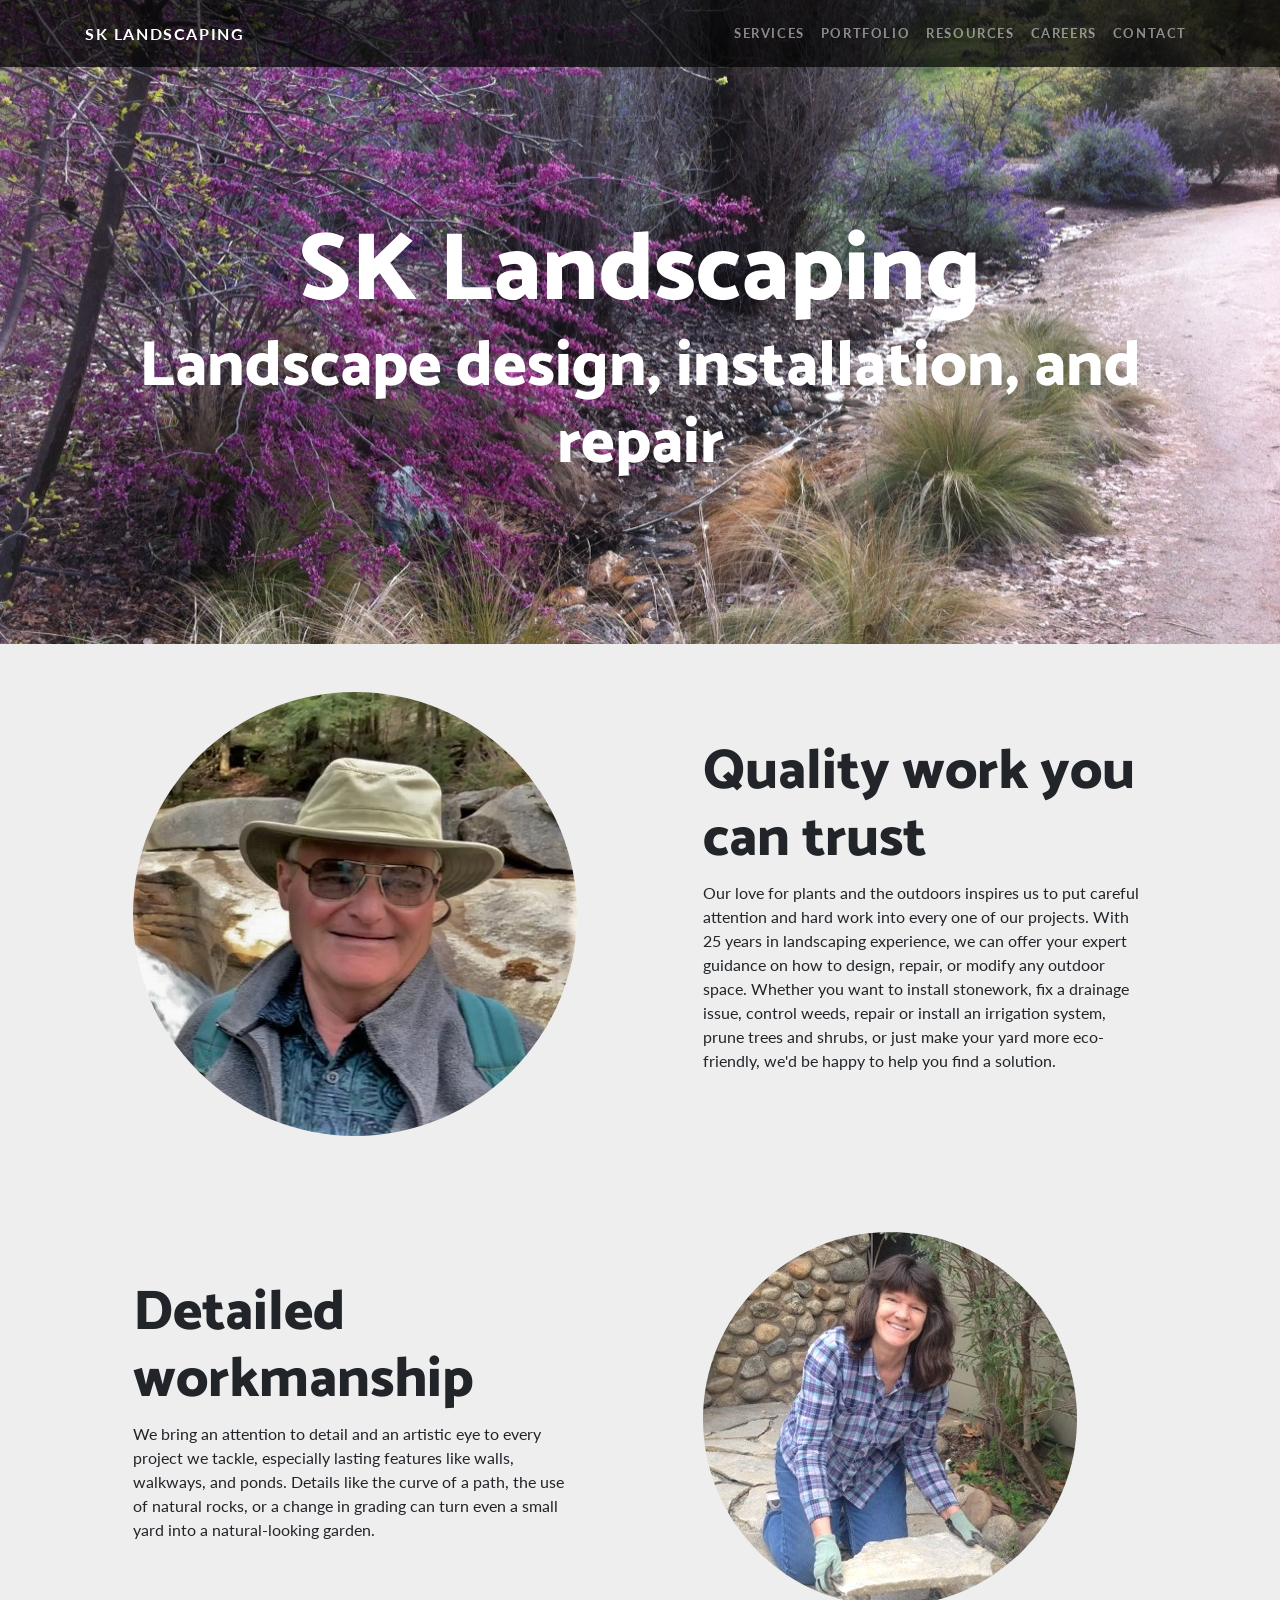
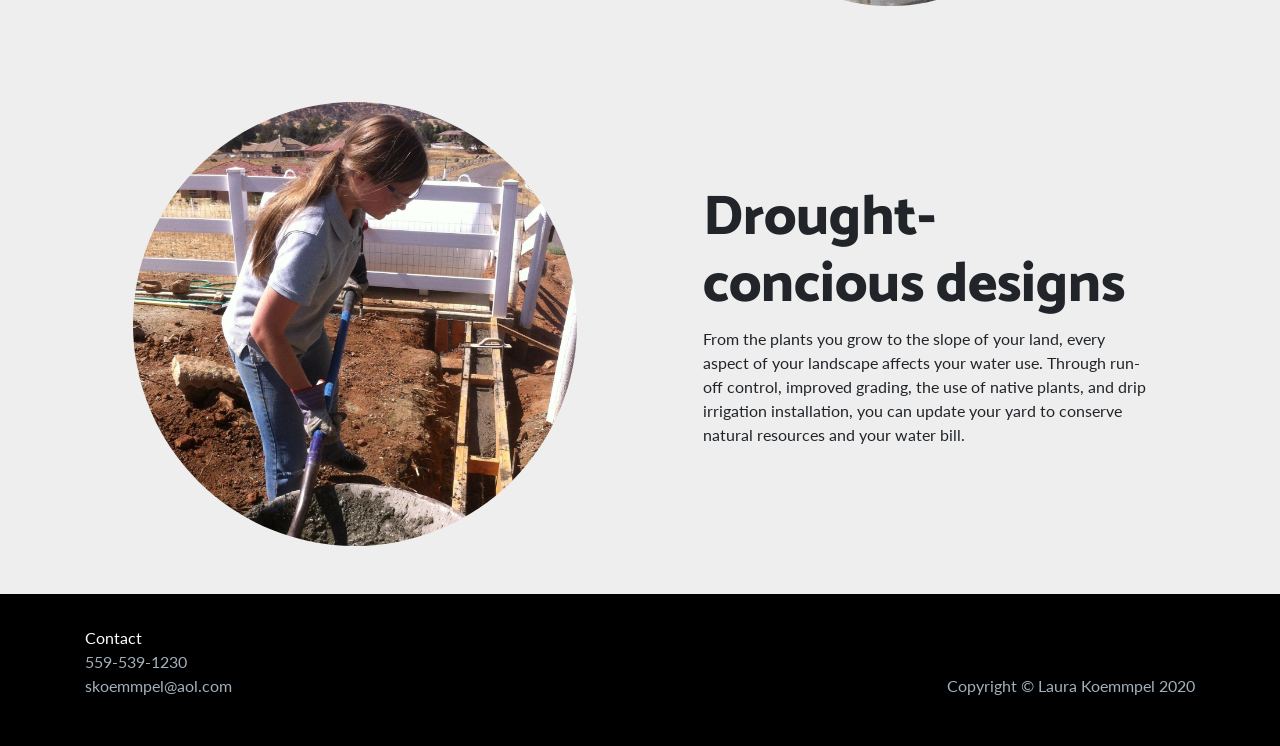
==== commit dd26b985: "Updated careers" ====
--- a/index.html
+++ b/index.html
@@ -41,7 +41,7 @@
             <a class="nav-link" href="services.html">Services</a>
           </li>
           <li class="nav-item">
-            <a class="nav-link" href="projects.html">Portfolio</a>
+            <a class="nav-link" href="portfolio.html">Portfolio</a>
           </li>
           <li class="nav-item">
             <a class="nav-link" href="resources.html">Resources</a>
@@ -62,7 +62,7 @@
       <div class="container">
         <h1 class="masthead-heading mb-0">SK Landscaping</h1>
         <h2 class="masthead-subheading mb-0">Landscape design, installation, and repair</h2>
-        <a href="#" class="btn btn-primary btn-xl rounded-pill mt-5">Learn More</a>
+        <!-- <a href="#" class="btn btn-primary btn-xl rounded-pill mt-5">Learn More</a> -->
       </div>
     </div>
 
--- a/css/one-page-wonder.css
+++ b/css/one-page-wonder.css
@@ -6,6 +6,7 @@
 
 body {
   font-family: 'Lato';
+  background-color:#eee
 }
 
 h1,
@@ -114,7 +115,7 @@
 }
 
 .btn-primary:active, .btn-primary:focus, .btn-primary:hover {
-  background-color: #07bd96 !important;
+  background-color: #ffffff !important;
   border-color: #2d0081 !important;
 }
 
@@ -198,3 +199,158 @@
     display: none;
   }
 }
+
+/* ,,,,,,,,,,,,,,,,,,,,,,,,,,,,,,,,,,,,,,,,,,,,,,,,,,< */
+
+.wrap
+{
+  margin:50px auto 0 auto;
+  width:100%;
+  display:flex;
+  align-items:space-around;
+  max-width:1200px;
+}
+.tile
+{
+  width:380px;
+  height:380px;
+  margin:10px;
+  background-color:#5d886d;
+  display:inline-block;
+  background-size:cover;
+  position:relative;
+  cursor:pointer;
+  transition: all 0.4s ease-out;
+  box-shadow: 0px 35px 77px -17px rgba(0,0,0,0.44);
+  overflow:hidden;
+  color:white;
+  font-family:'Roboto';
+  
+}
+.tile img
+{
+  height:100%;
+  width:100%;
+  position:absolute;
+  top:0;
+  left:0;
+  z-index:0;
+  transition: all 0.4s ease-out;
+}
+.tile .text
+{
+/*   z-index:99; */
+  position:absolute;
+  padding:30px;
+  height:calc(100% - 60px);
+}
+.tile h1
+{
+ 
+  font-weight:300;
+  margin:0;
+  text-shadow: 2px 2px 10px rgba(0,0,0,0.3);
+}
+.tile h2
+{
+  font-weight:100;
+  margin:20px 0 0 0;
+  font-style:italic;
+   transform: translateX(200px);
+}
+.tile p
+{
+  font-weight:300;
+  margin:20px 0 0 0;
+  line-height: 25px;
+/*   opacity:0; */
+transform: translateX(-200px);
+transition-delay: 0.2s;
+}
+.animate-text
+{
+opacity:0;
+transition: all 0.6s ease-in-out;
+}
+.tile:hover
+{
+/*   background-color:#99aeff; */
+box-shadow: 0px 35px 77px -17px rgba(0,0,0,0.64);
+transform:scale(1.05);
+}
+.tile:hover img
+{
+opacity: 0.2;
+}
+.tile:hover .animate-text
+{
+transform:translateX(0);
+opacity:1;
+}
+.dots
+{
+position:absolute;
+bottom:20px;
+right:30px;
+margin: 0 auto;
+width:30px;
+height:30px;
+color:currentColor;
+display:flex;
+flex-direction:column;
+align-items:center;
+justify-content:space-around;
+
+}
+
+.dots span
+{
+  width: 5px;
+  height:5px;
+  background-color: currentColor;
+  border-radius: 50%;
+  display:block;
+opacity:0;
+transition: transform 0.4s ease-out, opacity 0.5s ease;
+transform: translateY(30px);
+
+}
+
+.tile:hover span
+{
+opacity:1;
+transform:translateY(0px);
+}
+
+.dots span:nth-child(1)
+{
+   transition-delay: 0.05s;
+}
+.dots span:nth-child(2)
+{
+   transition-delay: 0.1s;
+}
+.dots span:nth-child(3)
+{
+   transition-delay: 0.15s;
+}
+
+
+@media (max-width: 1000px) {
+  .wrap {
+   flex-direction: column;
+    width:400px;
+  }
+}
+
+/* ................. */
+.jumbotron {
+  background: #358CCE;
+  color: #FFF;
+  border-radius: 0px;
+  }
+  .jumbotron-sm { padding-top: 24px;
+  padding-bottom: 24px; }
+  .jumbotron small {
+  color: #FFF;
+  }
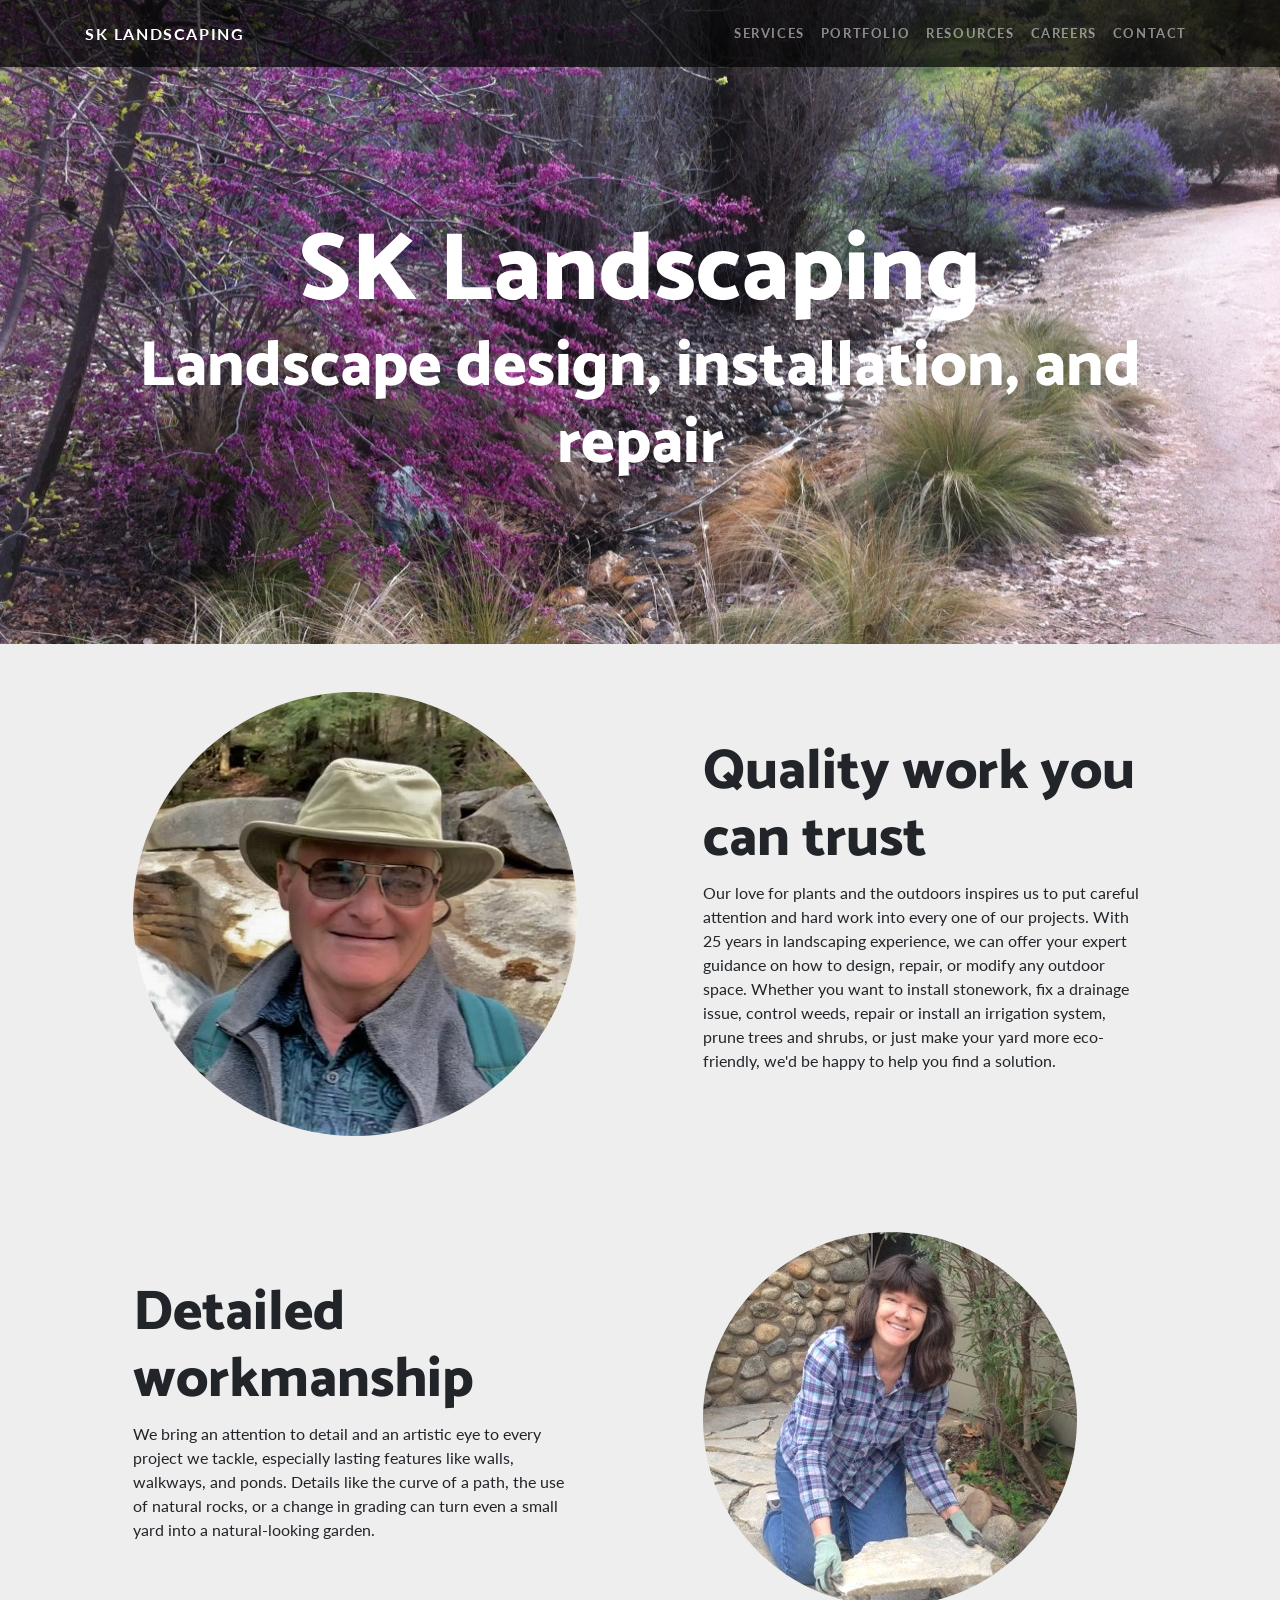
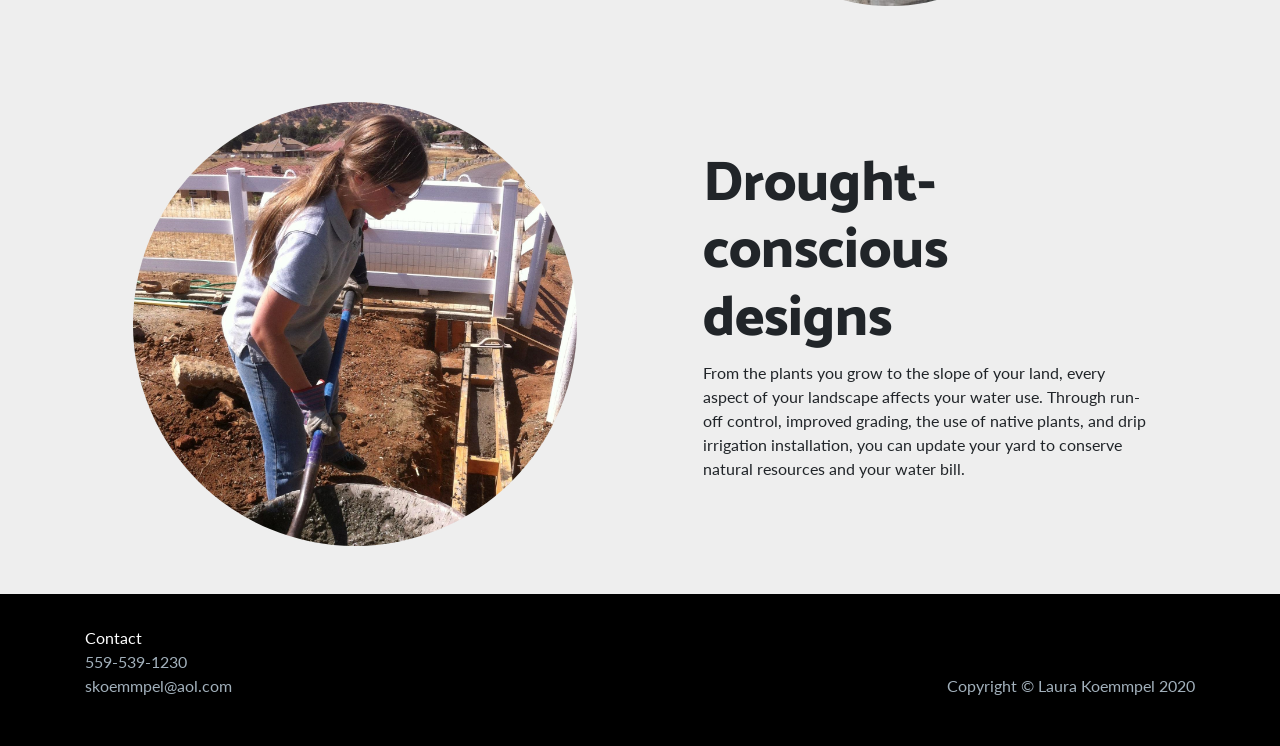
==== commit aa3d28ab: "Fixed conscious" ====
--- a/index.html
+++ b/index.html
@@ -141,7 +141,7 @@
         </div>
         <div class="col-lg-6">
           <div class="p-5">
-            <h2 class="display-4">Drought-concious designs</h2>
+            <h2 class="display-4">Drought-conscious designs</h2>
             <p>From the plants you grow to the slope of your land, 
               every aspect of your landscape affects your water use. 
               Through run-off control, improved grading, the use of native plants, 
--- a/css/one-page-wonder.css
+++ b/css/one-page-wonder.css
@@ -110,13 +110,13 @@
 }
 
 .btn-primary {
-  background-color: #3f4241;
+  background-color: #424242;
   border-color: #788f86;
 }
 
 .btn-primary:active, .btn-primary:focus, .btn-primary:hover {
-  background-color: #ffffff !important;
-  border-color: #2d0081 !important;
+  background-color: #194732 !important;
+  border-color: #5c7561 !important;
 }
 
 .btn-primary:focus {
